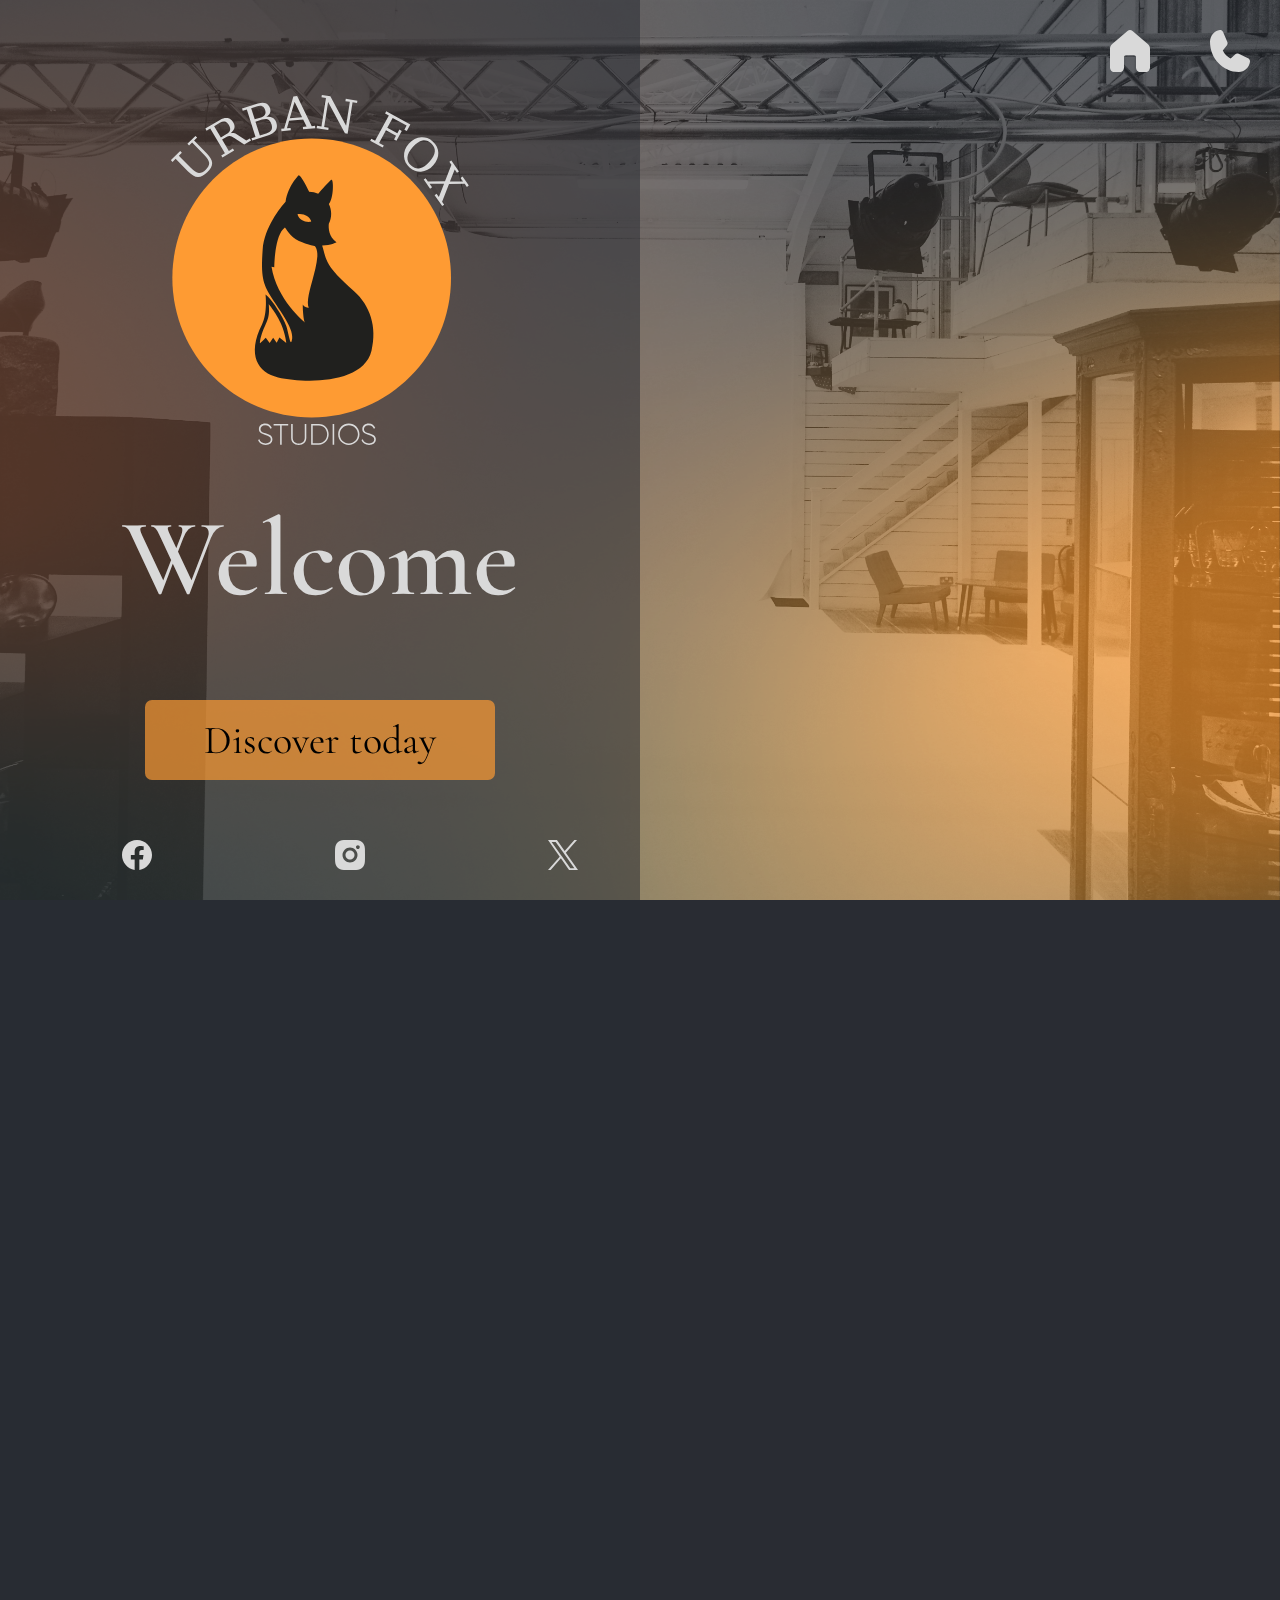
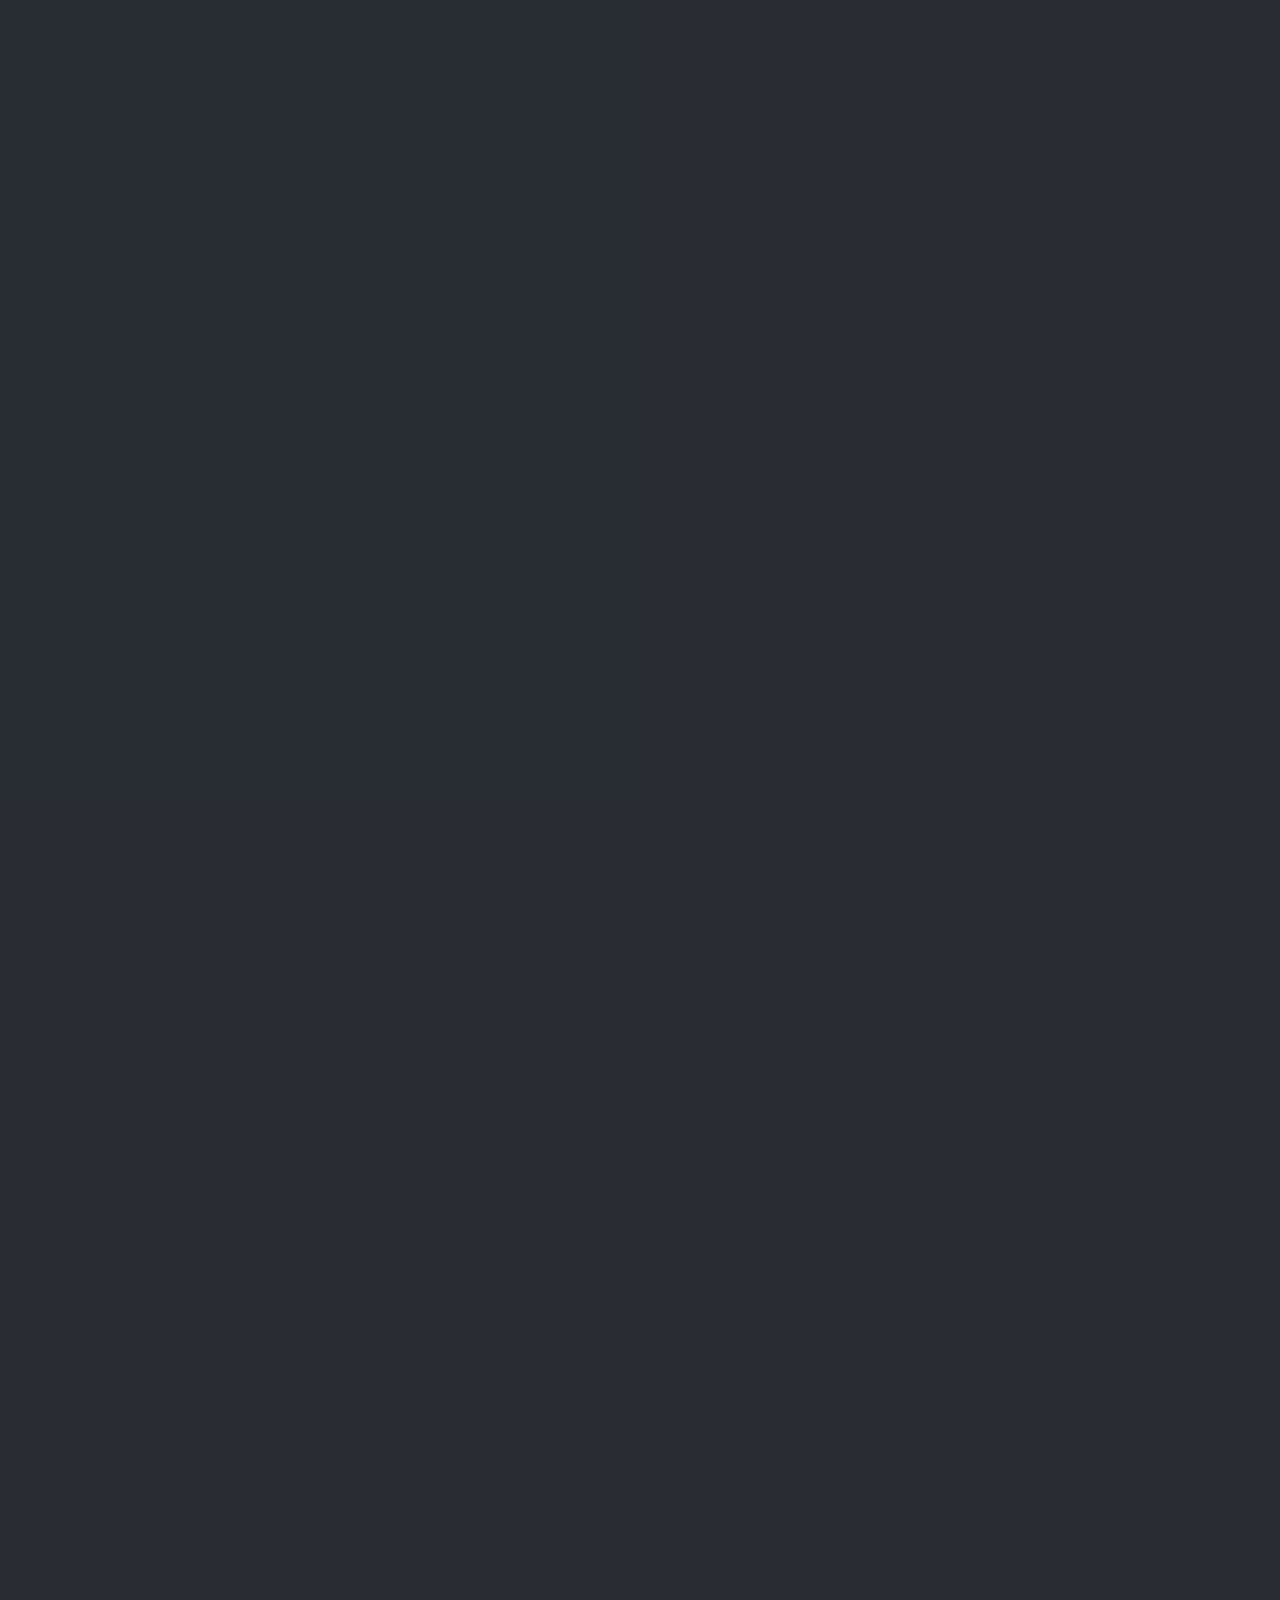
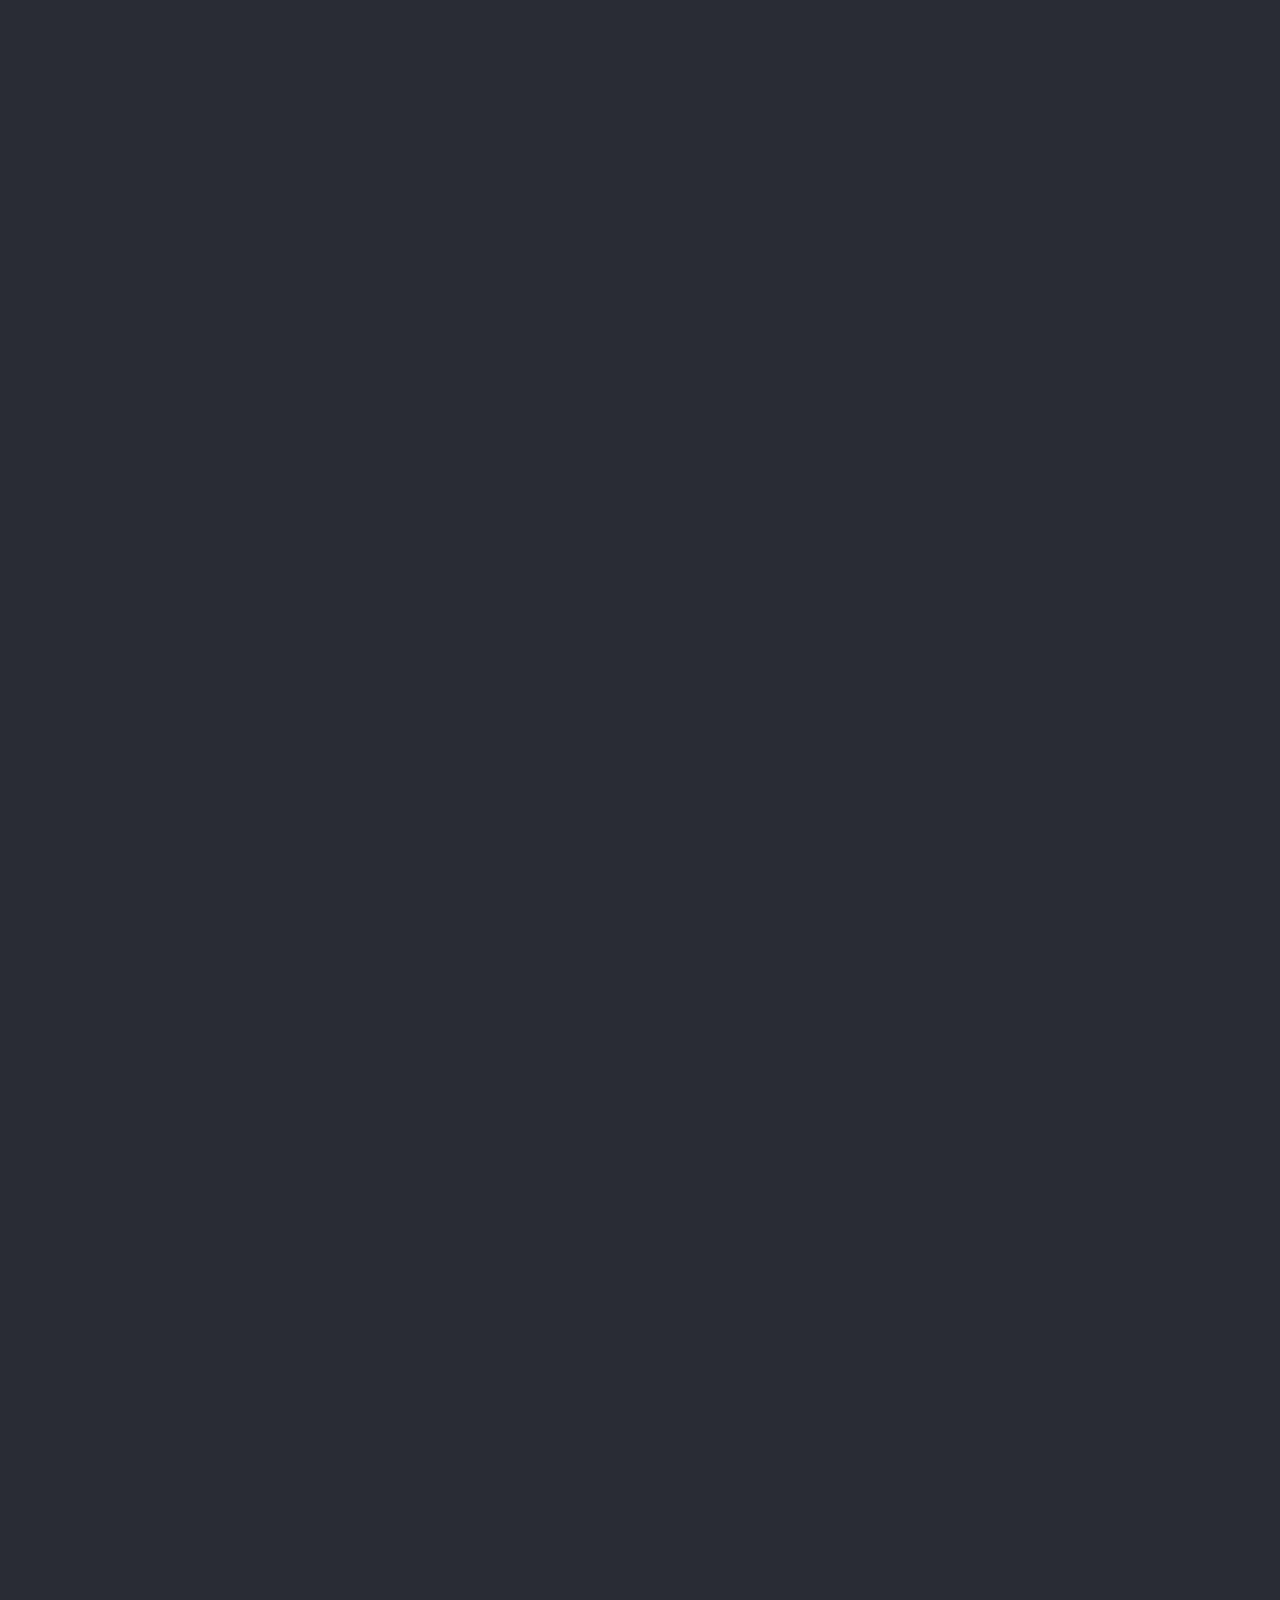
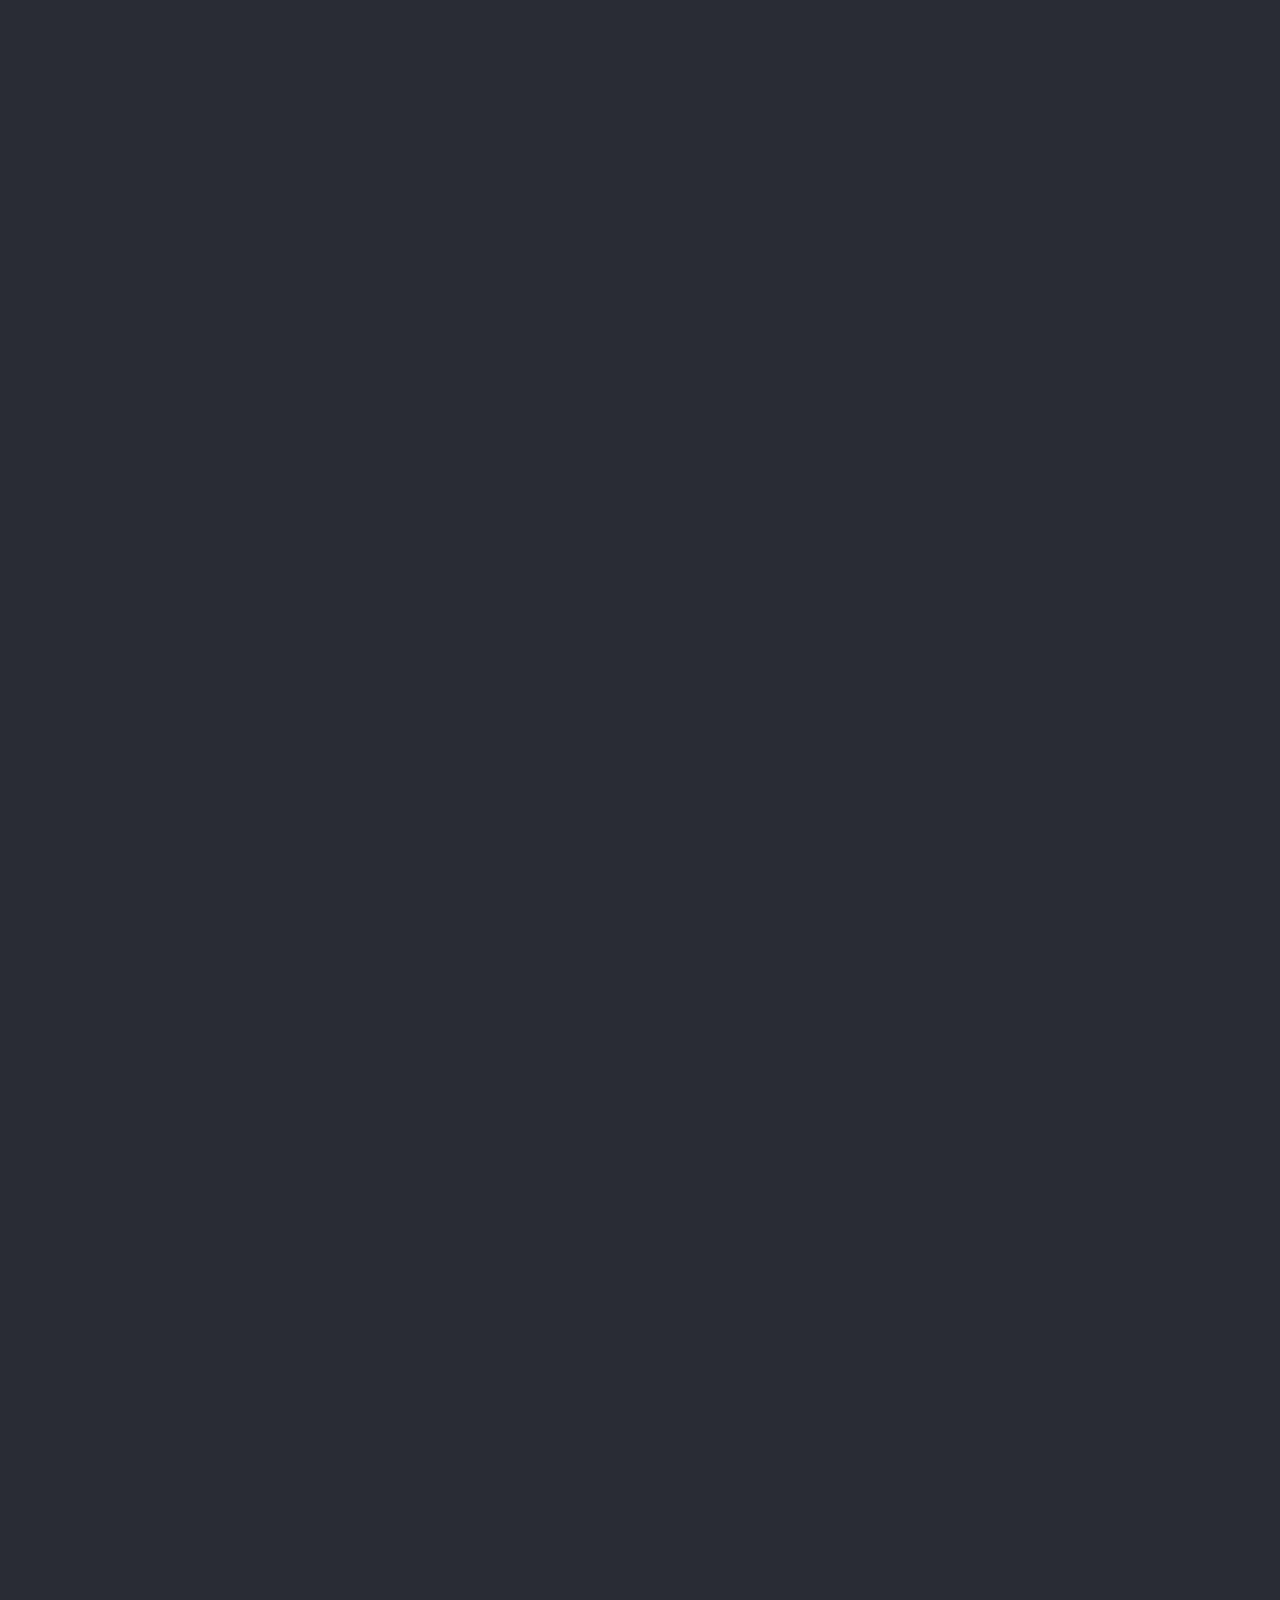
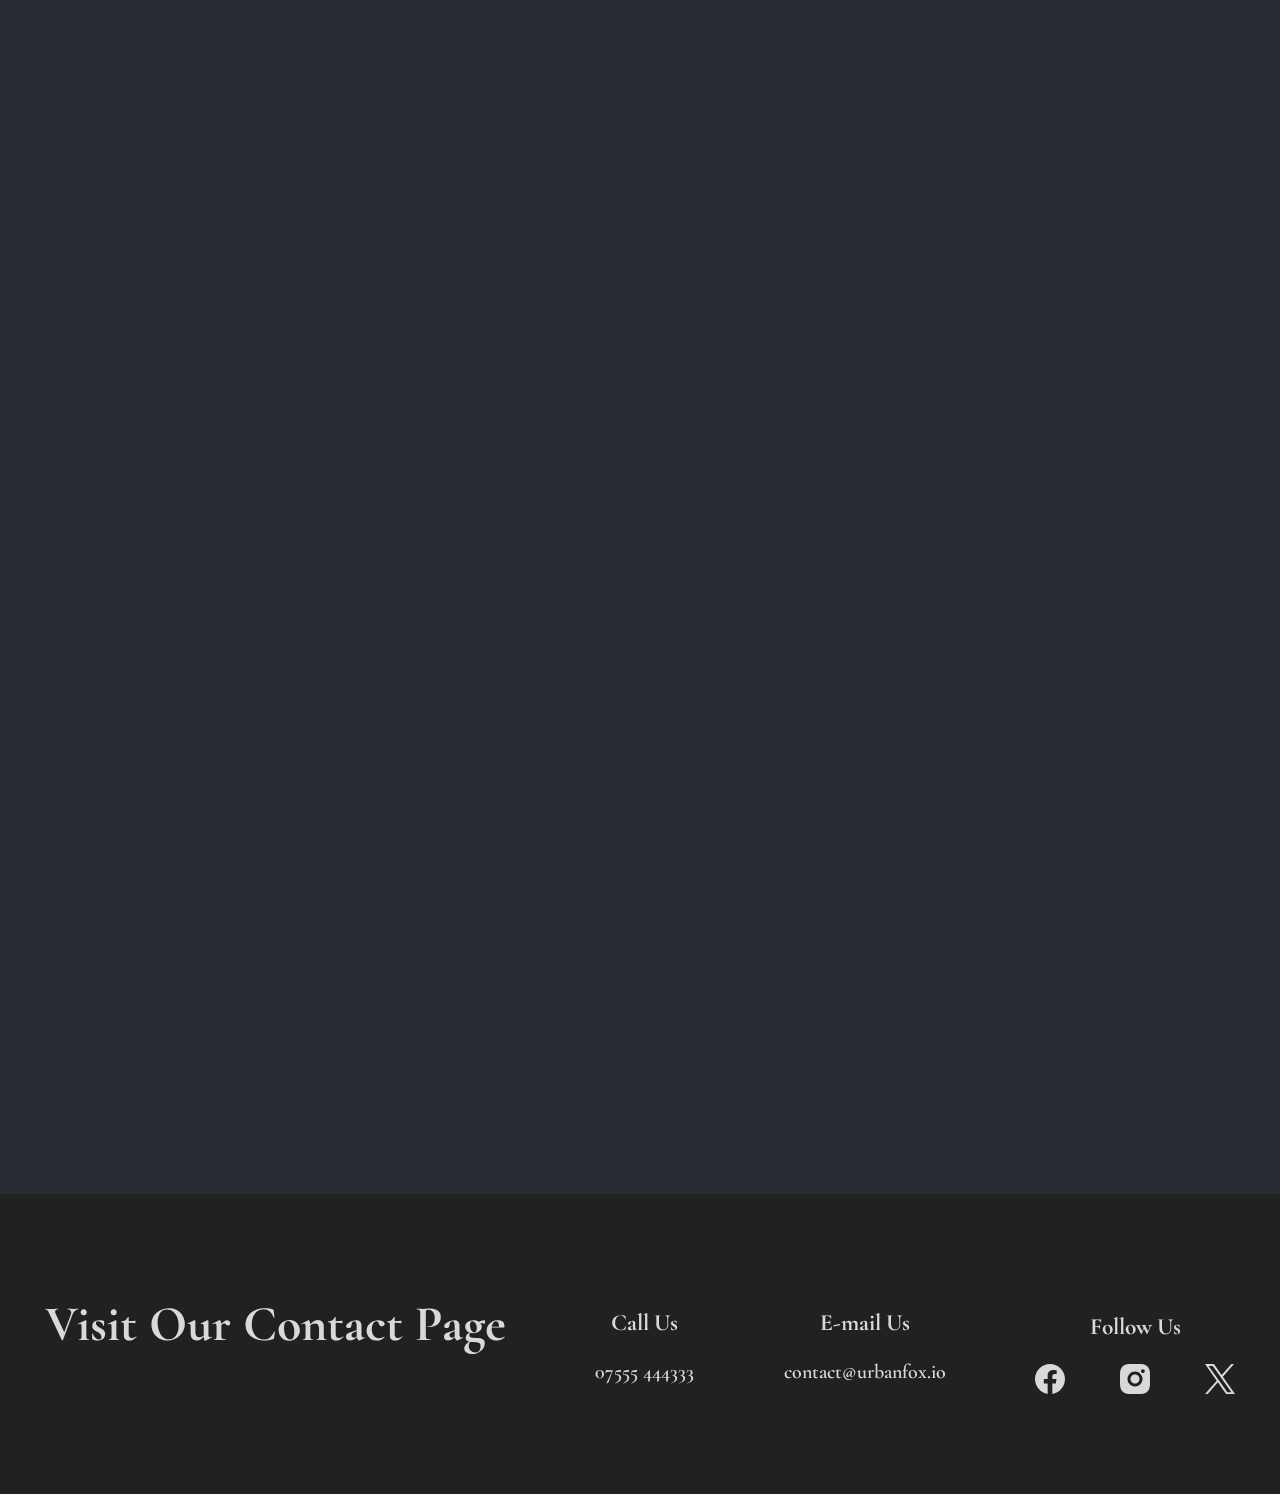
==== index.html @ d7f0b69f "changed text color and fixed various spacing issues on mobile layout" ====
<!DOCTYPE html>
<html lang="en">
  <head>
    <meta charset="UTF-8" />
    <meta name="viewport" content="width=device-width, initial-scale=1.0" />
    <title>Urban Fox - Photography Studio</title>
    <link rel="icon" type="image/x-icon" href="static/images/logo.svg" />
    <link rel="preconnect" href="https://fonts.googleapis.com" />
    <link rel="preconnect" href="https://fonts.gstatic.com" crossorigin />

    <link
      href="https://fonts.googleapis.com/css2?family=Cormorant+Garamond:ital,wght@0,300;0,500;0,600;0,700;1,300;1,500&family=Raleway:ital,wght@0,100;0,200;0,300;0,400;0,600;0,800;0,900;1,200;1,300;1,400;1,600;1,800&display=swap"
      rel="stylesheet"
    />

    <script src="static/app.js"></script>
    <link rel="stylesheet" href="static/style.css" />
  </head>

  <body>
    <header>
      <a href="index.html"
        ><img class="header-img" src="static/images/home.svg" alt=""
      /></a>
      <a href="contact.html"
        ><img class="header-img" src="static/images/phone.svg" alt=""
      /></a>
    </header>

    <section id="main">
      <img id="bg-gradient" src="static/images/bg-gradient.png" alt="" />
      <img id="bg-image" src="static/images/bg-image.jpg" alt="" />

      <img src="static/images/logo.svg" id="logo" class="load-reveal" />

      <div id="sidebar-bg"></div>

      <div id="hero-flex-container" class="flex-container">
        <div id="sidebar" class="">
          <div id="mask-container">
            <section id="title">
              <h1 class="load-reveal">Welcome</h1>
              <button id="discover-button" class="button load-reveal">
                Discover today
              </button>
            </section>
            <section id="about">
              <h2 class="reveal">About Us</h2>
              <p class="reveal">
                Welcome to Urban Fox Studios, where creativity meets vision, and
                moments are frozen in time with flair! We are at the
                intersection of artistry and technology, with a team of
                passionate photographers dedicated to crafting captivating
                stories through the lens.
              </p>
              <p class="reveal">
                At Urban Fox, we know that photography is about more than just
                taking a photo. It's about weaving narratives, encapsulating the
                essence and magic of the moment, whether it's a fleeting glance,
                a joyous celebration, or a defining milestone. Our styles are as
                diverse as the subjects we photograph, ranging from timeless
                elegance to bold, avant-garde expression.
              </p>
              <p class="reveal">
                With a finger on the pulse of the latest trends and techniques,
                we bring innovation and imagination to every shoot. From dynamic
                video scenes to intimate portraits, each frame is born into this
                world to show you, your style, your way at your best. We feel
                that creativity happens most effectively when everyone is in a
                safe space, and after years of hard work and good times in the
                industry, we believe that is what weve built. A safe space for
                models, photographers, videographers and creators of all
                stripes. To get together and make something amazing.
              </p>
              <p class="reveal">
                Located in the heart of Salford's Media City, our studio is a
                haven for inspiration, where clients become collaborators, and
                visions come to life. Step into our world, make yourself at home
                and do all your planning and shooting from the comfort of one
                purpose built facility. With on site kitchen, green room, make
                up stations, and hair styling bay. We've designed the place to
                give you absolutely everything you need. We've even remembered
                the superfast WiFi.
              </p>
              <p class="reveal">
                Thank you for choosing us to be a part of your project. Whether
                you're a model looking to revamp their portfolio, a photographer
                looking to shoot a few sets, or a creator looking for a place to
                film their next collab. We cant wait to meet you and help you
                breathe some life into your ideas. So don't be shy, drop us a
                message and lets get going!
              </p>
              <p class="reveal">See you soon,<br />Josh and Cee.</p>
            </section>
          </div>
          <div id="sidebar-socials">
            <a><img src="static/images/facebook.svg" alt="" /></a>
            <a><img src="static/images/instagram.svg" alt="" /></a>
            <a><img src="static/images/x.svg" alt="" /></a>
          </div>
        </div>

        <div id="beside-sidebar-content" class="image-content">
          <img class="reveal" src="static/images/about-1.jpg" alt="" />
          <img class="reveal" src="static/images/about-2.jpg" alt="" />
        </div>
      </div>
      <section class="section-spacing">
        <h2 class="reveal">Testimonials</h2>
        <div class="reveal carousel">
          <div class="carousel-object">
            <p class="testimonial">
              "The best damn studio this side of Timbuktu, would recommend to
              all my friends and family, even the ones without a camera!"
            </p>
            <p class="testimonial-user">-Edgy photographer stuck in 2003</p>
            <div class="testimonial-social-div">
              <a class="testimonial-social"
                ><img src="static/images/x.svg" alt=""
              /></a>
            </div>
          </div>
          <div class="carousel-object">
            <p class="testimonial">
              "Tried to have a conversation about booking but he only quoted
              Peep Show for an hour."
            </p>
            <p class="testimonial-user">-Frustrated dude</p>
            <div class="testimonial-social-div">
              <a class="testimonial-social"
                ><img src="static/images/x.svg" alt=""
              /></a>
              <a class="testimonial-social"
                ><img src="static/images/facebook.svg" alt=""
              /></a>
            </div>
          </div>
          <div class="carousel-object">
            <p class="testimonial">
              "Josh is amazing and the best thing to happen to men in eye
              patches since the black pearl."
            </p>
            <p class="testimonial-user">-Kitty Von Crypt</p>
            <div class="testimonial-social-div">
              <a class="testimonial-social"
                ><img src="static/images/instagram.svg" alt=""
              /></a>
            </div>
          </div>
          <img
            class="testimonial-quotes"
            id="testimonial-quote-1"
            src="static/images/quotes.svg"
            alt=""
          />
          <img
            class="testimonial-quotes"
            id="testimonial-quote-2"
            src="static/images/quotes.svg"
            alt=""
          />
          <button class="carousel-btn btn-next">
            <img src="static/images/right-arrow.svg" alt="" />
          </button>
          <button class="carousel-btn btn-prev">
            <img src="static/images/left-arrow.svg" alt="" />
          </button>
        </div>
      </section>
      <div class="parallax">
        <div class="parallax-inner">
          <img
            id="parallax1"
            class="parallax-object"
            src="https://s3-us-west-1.amazonaws.com/contentlab.studiod/getty/959dd9e7451049c59833b3148084901a"
            alt=""
          />
          <!-- <div class="parallax-object">
          <p class="testimonial">"The best damn studio this side of Timbuktu, would recommend to all my friends and
            family, even the ones without a camera!"</p>
          <p class="testimonial-user">-Edgy photographer stuck in 2003</p>
          <div class="testimonial-social-div">
            <a class="testimonial-social"><img src="static/images/x.svg" alt="" /></a>
          </div>
        </div>
        <div class="parallax-object">
          <p class="testimonial">"Tried to have a conversation about booking but he only quoted Peep Show for an hour."
          </p>
          <p class="testimonial-user">-Frustrated dude</p>
          <div class="testimonial-social-div">
            <a class="testimonial-social"><img src="static/images/x.svg" alt="" /></a>
            <a class="testimonial-social"><img src="static/images/facebook.svg" alt="" /></a>
          </div>
        </div>
        <div class="parallax-object">
          <p class="testimonial">"Josh is amazing and the best thing to happen to men in eye patches since the black
            pearl."</p>
          <p class="testimonial-user">-Kitty Von Crypt</p>
          <div class="testimonial-social-div">
            <a class="testimonial-social"><img src="static/images/instagram.svg" alt="" /></a>
          </div>
        </div>

      </div> 
      <button class="carousel-btn btn-next">></button>
      <button class="carousel-btn btn-prev"><</button> -->
        </div>
      </div>
      <section id="gallery" class="section-spacing">
        <h2 id="gallery-heading" class="reveal">Our Gallery</h2>
        <div id="gallery-text">
          <p class="reveal">
            Step into the vibrant world of Urban Fox Studios, where every click
            of the shutter echoes with creativity and passion. Our gallery is a
            testament to the artistry and innovation that defines us.
          </p>
          <p class="reveal">
            Dive into a kaleidoscope of moments frozen in time, each frame
            telling a unique story crafted by our team of dedicated
            photographers. From the timeless elegance of classic portraits to
            the daring avant-garde expressions, our diverse styles mirror the
            richness of human experience.
          </p>
        </div>
        <ul id="gallery-images" class="image-content">
          <li data-image="img-1" class="gallery-image modal-card reveal">
            <img src="static/images/low_res/img-1.jpg" alt="" />
          </li>
          <li data-image="img-2" class="gallery-image modal-card reveal">
            <img src="static/images/low_res/img-2.jpg" alt="" />
          </li>
          <!-- <li data-image="img-3" class="gallery-image modal-card reveal"><img src="static/images/low_res/img-3.jpg"
            alt="">
    </li> -->
          <li data-image="img-4" class="gallery-image modal-card reveal">
            <img src="static/images/low_res/img-4.jpg" alt="" />
          </li>
          <li data-image="img-5" class="gallery-image modal-card reveal">
            <img src="static/images/low_res/img-5.jpg" alt="" />
          </li>
          <li data-image="img-6" class="gallery-image modal-card reveal">
            <img src="static/images/low_res/img-6.jpg" alt="" />
          </li>
          <li data-image="img-7" class="gallery-image modal-card reveal">
            <img src="static/images/low_res/img-7.jpg" alt="" />
          </li>
          <li data-image="img-8" class="gallery-image modal-card reveal">
            <img src="static/images/low_res/img-8.jpg" alt="" />
          </li>

          <li data-image="img-10" class="gallery-image modal-card reveal">
            <img src="static/images/low_res/img-10.jpg" alt="" />
          </li>
          <li data-image="img-11" class="gallery-image modal-card reveal">
            <img src="static/images/low_res/img-11.jpg" alt="" />
          </li>
          <li data-image="img-12" class="gallery-image modal-card reveal">
            <img src="static/images/low_res/img-12.jpg" alt="" />
          </li>
          <li data-image="img-13" class="gallery-image modal-card reveal">
            <img src="static/images/low_res/img-13.jpg" alt="" />
          </li>
          <li data-image="img-14" class="gallery-image modal-card reveal">
            <img src="static/images/low_res/img-14.jpg" alt="" />
          </li>
          <li data-image="img-15" class="gallery-image modal-card reveal">
            <img src="static/images/low_res/img-15.jpg" alt="" />
          </li>
          <li data-image="img-16" class="gallery-image modal-card reveal">
            <img src="static/images/low_res/img-16.jpg" alt="" />
          </li>
          <li data-image="img-17" class="gallery-image modal-card reveal">
            <img src="static/images/low_res/img-17.jpg" alt="" />
          </li>
          <li data-image="img-18" class="gallery-image modal-card reveal">
            <img src="static/images/low_res/img-18.jpg" alt="" />
          </li>
        </ul>
      </section>

      <div id="mobile-buttons">
        <a class="load-reveal" href=""
          ><img src="static/images/facebook.svg" alt=""
        /></a>
        <a class="load-reveal" href=""
          ><img src="static/images/instagram.svg" alt=""
        /></a>
        <a class="load-reveal" href=""
          ><img src="static/images/x.svg" alt=""
        /></a>
        <a class="load-reveal" href=""
          ><img src="static/images/phone.svg" alt=""
        /></a>
      </div>
    </section>
    <footer id="footer" class="flex-container">
      <div>
        <a href="contact.html">
          <h2>Visit Our Contact Page</h2>
        </a>
      </div>
      <div>
        <h3>Call Us</h3>
        <p>07555 444333</p>
      </div>
      <div>
        <h3>E-mail Us</h3>
        <p>contact@urbanfox.io</p>
      </div>
      <div id="socials-footer-div">
        <h3>Follow Us</h3>
        <div id="socials-footer">
          <a href=""><img src="static/images/facebook.svg" alt="" /></a>
          <a href=""><img src="static/images/instagram.svg" alt="" /></a>
          <a href=""><img src="static/images/x.svg" alt="" /></a>
        </div>
      </div>
    </footer>
    <div class="modal">
      <div class="modal-inner"></div>
    </div>
  </body>
</html>
---- static/style.css ----
:root {
  --opaque-bg: #292c33;
  --semi-transparent-bg: #292c338a;
  --slightly-transparent-bg: #000000bb;
  --footer-bg: #1f1f1ecc;

  --button-bg: #fe9b33b2;

  --white-font: #d9d9d9;
  --black-font: #1f1f1e;

  --Cormorand: "Cormorant Garamond", Cambria, Cochin, Georgia, Times,
    "Times New Roman", serif;
  --Raleway: Raleway, "Segoe UI", Tahoma, Geneva, Verdana, sans-serif;
}

html {
  font-size: 62.5%;
}

body {
  font-family: var(--Raleway);
  background-color: var(--opaque-bg);
  color: --black-font;
  margin: 0;
  padding: 0;
  font-weight: 600;
  position: relative;
  font-size: 2rem;
}

a {
  font-weight: 400;
  color: unset;
  text-decoration: unset;
}

a:hover {
  color: #d55d2a;
}

a img {
  transition: transform 0.5s;
}

a img:hover {
  filter: brightness(0) saturate(100%) invert(40%) sepia(94%) saturate(706%)
    hue-rotate(341deg) brightness(89%) contrast(89%);
  transform: scale(120%);
  transition: transform 0.5s;
}

.reveal {
  opacity: 0;
  transform: translateX(-15rem);
  transition: transform 1.5s, opacity 1.5s;
}

.reveal.active {
  opacity: 1;
  transform: translateX(0);
}

header {
  display: flex;
  justify-content: right;
  height: 10rem;
  position: fixed;
  top: 0;
  width: 100%;
  z-index: 30;
}

.header-img {
  padding: 3rem;
}

h1 {
  margin-top: calc(8vh + 30rem);
  transition: transform 1s, opacity 1s;
  color: var(--white-font);
}

h1,
h2 {
  font-size: 11rem;
}

h2 {
  margin-top: 0;
  margin-bottom: 4rem;
  font-weight: 100;
}

#bg-image,
#bg-gradient {
  position: fixed;
  width: 100%;
  height: 100vh;
}

#bg-image {
  object-fit: cover;
  z-index: -2;
  opacity: 0.3;
  -webkit-filter: grayscale(100%);
  filter: grayscale(100%);
}

#bg-gradient {
  z-index: -3;
}

.flex-container {
  display: flex;
}

.image-content {
  display: flex;
  flex-direction: column;
  align-items: center;
  justify-content: space-around;
}

#beside-sidebar-content img {
  max-width: 80%;
  max-height: 35%;
}

#sidebar-bg {
  background: var(--semi-transparent-bg);
  min-height: 200vh;
  position: absolute;
  top: 0;
  left: 0;
  width: 50%;
}

#sidebar {
  min-height: 200vh;
  position: relative;
  width: 50%;
  overflow: hidden;
}

#logo {
  position: fixed;
  height: 35rem;
  left: 25%;
  top: 30%;
  transform: translate(-50%, -50%);
  transition: 1s;
  z-index: 15;
  opacity: 0;
}

#logo.active {
  opacity: 1;
}

#logo path {
  transition: 1s;
}

#contact-logo {
  top: 0%;
  left: 0%;
  height: 6rem;
  width: 6rem;
  transform: translate(1rem, 1rem);
}

#sidebar h1,
h2 {
  font-weight: 600;
}

#sidebar-socials {
  padding: 3rem;
  position: fixed;
  bottom: 0;
  left: 0;
  height: 3rem;
  width: 50vw;
  display: flex;
  justify-content: space-around;
}

#sidebar-socials img {
  height: 3rem;
  color: var(--white-font);
}

#beside-sidebar-content {
  width: 50%;
  overflow-x: hidden;
}

#beside-sidebar-content img {
  transform: translateX(15rem);
}

#beside-sidebar-content img.active {
  transform: translateX(0);
}

.button {
  background: var(--button-bg);
  border: 0;
  border-radius: 0.7rem;
  font-family: unset;
  cursor: pointer;
  overflow: hidden;
  transition: 0.5s;
  display: inline-block;
}

.button:after {
  content: "»";
  position: absolute;
  opacity: 0;
  top: 14px;
  right: -20px;
  transition: 0.5s;
}

.button:hover {
  padding-right: 24px;
  padding-left: 8px;
}

.button:hover:after {
  opacity: 1;
  right: 30px;
}

#discover-button {
  font-size: 4rem;
  height: 8rem;
  width: 35rem;
}

h1,
#discover-button {
  opacity: 0;
  transform: translateY(150px);
}

h1.active,
#discover-button.active {
  opacity: 1;
  transform: translateY(0);
}

#title,
#about {
  font-family: var(--Cormorand);
  min-height: 100vh;
  display: flex;
  flex-direction: column;
  justify-content: center;
  max-width: 100%;
  padding: 0 3rem;
}

#title {
  align-items: center;
}

#about {
  color: var(--white-font);
  align-items: start;
  padding: 0 8rem 18rem 8rem;
}

#about p {
  min-height: fit-content;
  font-weight: 400;
  transform: translateX(-15rem);
}

#about p.active {
  transform: translate(0);
}

.parallax {
  position: relative;
  height: 50rem;
  overflow: hidden;
  width: 100%;
}

.parallax-inner {
  position: relative;
  display: flex;
  justify-content: center;
}

.parallax-object {
  width: 100%;
  position: absolute;
  transition: transform 0.5s;
  display: flex;
  flex-direction: column;
  align-items: center;
  justify-content: center;
  font-family: var(--Cormorand);
  color: var(--white-font);
}

.parallax-object * {
  padding: 0 33vw;
}

.testimonial-user {
  align-self: flex-end;
}

.testimonial-social-div {
  display: flex;
  justify-content: end;
  width: 33vw;
}

.testimonial-social img {
  width: 3.5rem;
}

.testimonial-quotes {
  position: absolute;

  opacity: 0.4;
  height: 10rem;
  z-index: -1;
}
#testimonial-quote-1 {
  top: 0;
  left: 10%;
  transform: rotate(180deg);
}
#testimonial-quote-2 {
  bottom: 0%;
  right: 10%;
}

.carousel {
  position: relative;
  overflow: hidden;
  height: 30rem;
  display: flex;
  align-items: center;
}

.carousel-object {
  position: absolute;
  width: 100%;
  display: flex;
  flex-direction: column;
  align-items: center;
  justify-content: center;
  padding: 0 25%;
  box-sizing: border-box;
  transition: 0.5s;
}

.carousel-btn {
  position: absolute;
  background: none;
  height: 10rem;
  width: 10rem;
  border: none;
  padding: 3rem;
  color: var(--white-font);
  z-index: 10;
  cursor: pointer;
  top: 50%;
  transform: translateY(-50%);
  box-sizing: border-box;
  transform-origin: center;
}
.carousel-btn img {
  height: 100%;
}

.carousel-btn:active {
  transform: scale(1.2) translateY(-42%);
}

.btn-prev {
  left: 2%;
}

.btn-next {
  right: 2%;
}

.section-spacing {
  color: #fff;
  padding: 8rem 20rem;
  font-family: var(--Raleway);
  font-weight: 100;
}

#gallery .flex-container {
  flex-direction: column;
}

#gallery ul {
  padding: 0;
  display: grid;
  grid-template-columns: repeat(auto-fit, minmax(400px, 1fr));
  grid-gap: 5rem;
  list-style: none;
}

#gallery ul li {
  transform: translateX(0);
  overflow: hidden;
  height: 40rem;
  display: flex;
  justify-content: center;
}

#gallery ul li img {
  object-fit: cover;
  text-align: center;
  max-height: 100%;
  max-width: 100%;
  cursor: pointer;
}

#main-bg {
  object-fit: cover;
  width: 100%;
}

#main-bg-container {
  height: 100%;
  position: absolute;
  top: 0;
  left: 0;
  width: 100%;
  z-index: -15;
  overflow: hidden;
}

#footer {
  height: 30rem;
  font-family: var(--Cormorand);
  background-color: var(--footer-bg);
  color: var(--white-font);
  position: absolute;
  bottom: 0;
  width: 100%;
  text-align: center;
  align-items: center;
  justify-content: space-around;
}

#footer h2 {
  font-size: 5rem;
  font-weight: 800;
}

#socials-footer {
  display: flex;
  justify-content: space-between;
  width: 20rem;
}

#socials-footer img {
  height: 3rem;
}

#mobile-buttons {
  display: none;
}

#contact-logo path {
  fill: var(--white-font);
}

#contact-main {
  font-family: var(--Cormorand);
  flex-direction: column;
  align-items: center;
  justify-content: center;
}

#contact-main h1 {
  font-size: 9.6rem;
  margin: 3rem;
}

#contact-container {
  width: 110rem;
  height: 70rem;
  justify-content: center;
  align-items: center;
  padding-bottom: 5rem;
}

#contact-socials {
  width: 50%;
  display: flex;
  justify-content: space-around;
  padding: 3rem 0;
}

#contact-socials img {
  height: 2.5rem;
}

address {
  font-style: normal;
}

#map-container {
  flex-direction: column;
  opacity: 0;
  width: 50rem;
  height: 100%;
  background-color: var(--white-font);
  transition: transform 2s ease-out, opacity 2s ease-out;
  transform: translateX(-50%);
}

#map-container.active {
  opacity: 1;
  transform: translateX(0);
}

#map-container h2,
#form-container h2 {
  align-self: start;
  font-size: 3rem;
  margin: 1rem;
}

#map-container address {
  padding: 1rem;
}

#form-container {
  flex-direction: column;
  align-items: center;
  justify-content: space-between;
  width: 60rem;
  height: 100%;
  background-color: var(--semi-transparent-bg);
  transform: translateX(50%);
  transition: transform 2s ease-out, opacity 2s ease-out;
}

#form-container.active {
  transform: translateX(0);
}

#contact-form {
  padding-top: 1rem;
  width: 70%;
  height: 90%;
  justify-content: space-between;
  color: var(--white-font);
}

.form-input {
  flex-direction: column;
}

.form-input input,
.form-input textarea {
  outline-color: transparent;
  border: none;
  background-color: var(--white-font);
  color: var(--black-font);
  box-shadow: 0.2rem 0.4rem 0.4rem 0 rgba(0, 0, 0, 0.25);
  font-family: var(--Raleway);
  font-size: 2rem;
  padding: 1rem;
}

#message {
  height: 12rem;
}

iframe {
  border: none;
  flex-grow: 1;
  padding: 1rem;
}

#contact-form {
  display: flex;
  flex-direction: column;
}

#submit-button {
  font-size: 3rem;
  height: 5rem;
  width: 15rem;
  opacity: 1;
  align-self: flex-end;
  transform: translateY(0);
}

#submit-button:after {
  top: 0.5rem;
}

.modal {
  height: 100vh;
  width: 100vw;
  position: fixed;
  top: 0;
  left: 0;
  background: var(--slightly-transparent-bg);
  z-index: 1000;
  justify-content: center;
  align-items: center;
  transform: scale(0);
  display: flex;
  align-items: center;
  justify-content: center;
}

.modal .modal-inner {
  transform: scale(0.7);
  transition: transform 0.6s;
  display: flex;
  align-items: center;
  justify-content: center;
}

.modal.active .modal-inner {
  transform: scale(1);
}

.modal.active {
  display: flex;
  transform: scale(1);
}

.modal-inner {
  width: 90vw;
  height: 90vh;
  overflow: hidden;
  position: relative;
}

#modal-close {
  position: absolute;
  display: flex;
  justify-content: center;
  align-items: center;
  top: 4rem;
  right: 5rem;
  z-index: 100100;
  background: var(--slightly-transparent-bg);
  border: none;
  height: 5rem;
  width: 5rem;
  border-radius: 50%;
  padding: 1.3rem;
  cursor: pointer;
}

.modal-content {
  position: relative;
  z-index: 10;
}

.modal-inner .modal-content img {
  width: 100%;
  max-height: 70vh;
  object-fit: cover;
}

@media only screen and (max-width: 1200px) {
  body {
    font-size: 1.8rem;
  }

  .section-spacing {
    padding: 8rem 8rem;
  }

  #contact-container {
    width: 9%;
    height: 50rem;
  }

  .carousel {
    height: 50rem;
  }

  .carousel-object {
    padding: 10rem;
  }

  #contact-socials {
    width: 70%;
  }

  #submit-button {
    height: 3.5rem;
    width: 10rem;
    font-size: 2rem;
  }

  #submit-button:after {
    top: 0.35rem;
  }

  #submit-button:hover:after {
    transform: translateX(50%);
  }

  .form-input input {
    font-size: 1.4rem;
    padding: 0.4rem;
  }

  #message {
    height: 8rem;
  }

  h1,
  h2 {
    font-size: 8rem;
  }

  #title {
    padding: 1rem;
  }

  #footer {
    height: auto;
    flex-direction: column;
    padding-top: 3rem;
  }

  #socials-footer {
    transform: translateX(-90%);
  }

  #socials-footer img {
    margin: 4rem 8rem;
  }
}

@media only screen and (max-width: 768px) {
  #discover-button {
    width: 25rem;
    font-size: 2.5rem;
  }

  .carousel-object {
    padding: 5rem;
  }

  .carousel-btn {
    height: 6rem;
    width: 6rem;
    padding: 2rem;
  }
  #contact-main h1 {
    font-size: 6rem;
  }

  #contact-container {
    flex-direction: column;
    height: 120rem;
  }

  #map-container {
    width: 35rem;
    height: 60rem;
    margin-bottom: 6rem;
  }

  #form-container {
    width: 35rem;
    height: 60rem;
    margin-bottom: 6rem;
  }

  .header-img {
    display: none;
  }

  h1,
  h2 {
    font-size: 4rem;
  }

  #logo {
    left: 50%;
  }

  #beside-sidebar-content {
    display: none;
  }

  #sidebar {
    width: 100%;
  }

  #sidebar-bg {
    width: 100%;
  }

  #sidebar-socials {
    display: none;
  }

  #mask-container {
    -webkit-mask: unset !important;
  }

  #about {
    padding: 0 2rem;
  }

  #parallax1 {
    width: 200%;
  }

  .parallax-object * {
    padding: 0 20vw;
  }

  .btn-prev {
    left: 1%;
  }

  .btn-next {
    right: 1%;
  }

  .section-spacing {
    padding: 6rem 0;
  }

  .section-spacing p,
  .section-spacing h2 {
    padding: 0 1rem;
  }

  #gallery ul {
    grid-template-columns: repeat(auto-fit, minmax(320px, 1fr));
  }

  #gallery .flex-container {
    flex-direction: column;
  }

  #footer {
    padding-bottom: 9rem;
  }

  #footer h2 {
    font-size: 4rem;
  }

  #socials-footer-div {
    display: none;
  }

  #mobile-buttons {
    display: flex;
    justify-content: space-around;
    align-items: center;
    position: fixed;
    bottom: 0;
    left: 0;
    width: 100%;
    background: var(--footer-bg);
    z-index: 30;
  }

  #mobile-buttons img {
    width: 3rem;
    max-width: 15vw;
    padding: 3rem 0;
  }
}
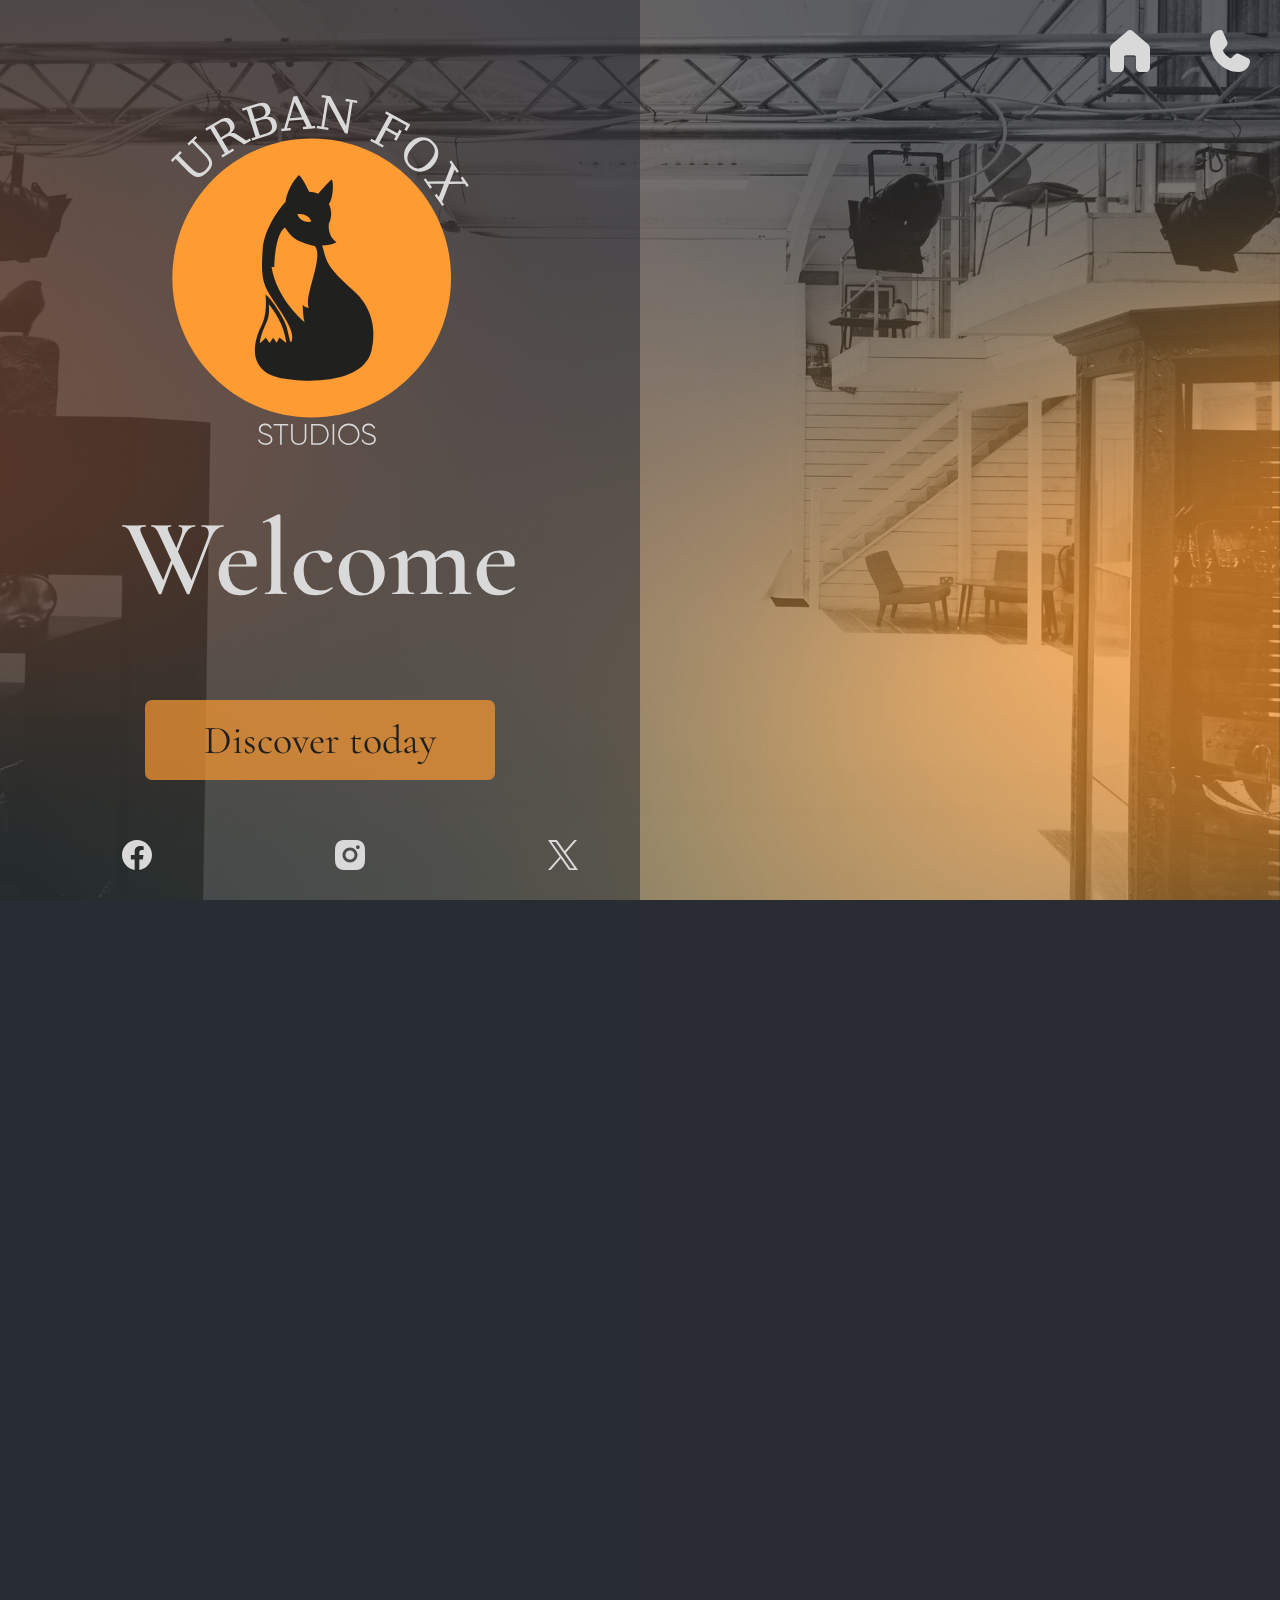
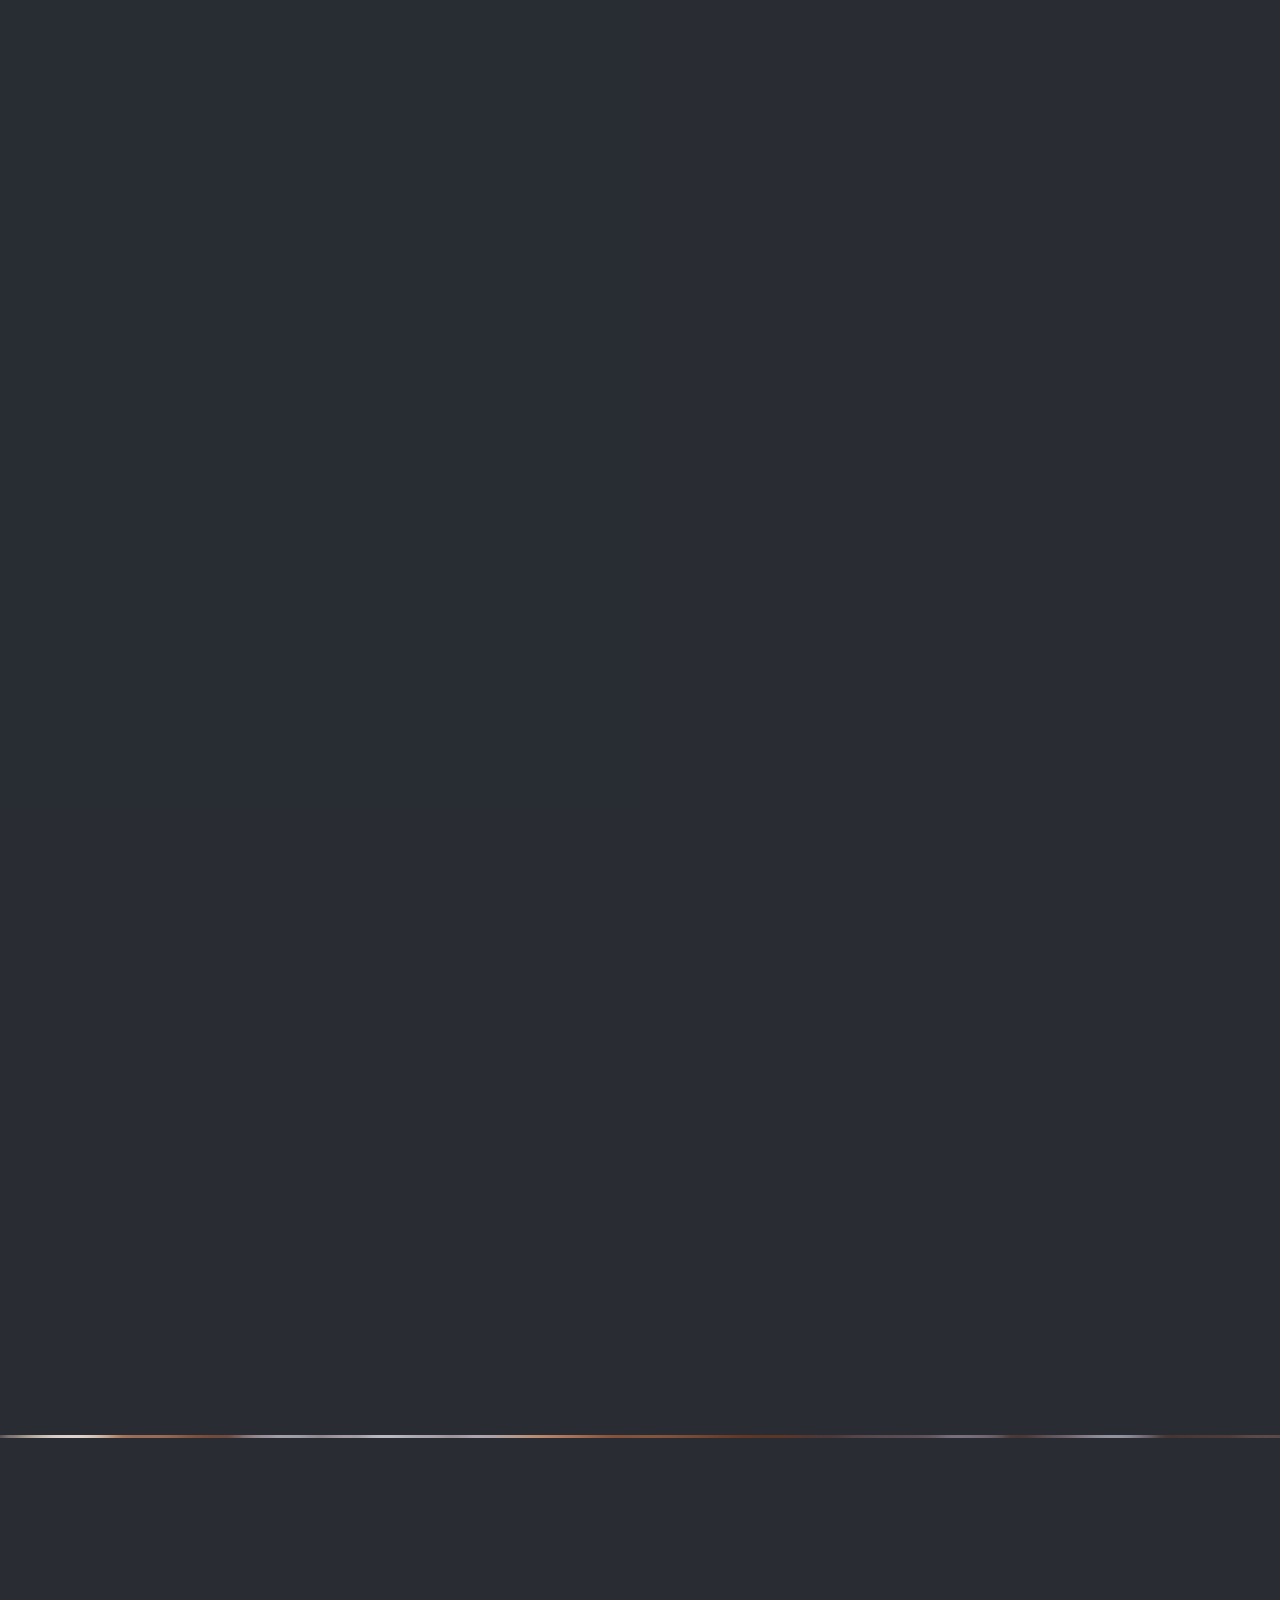
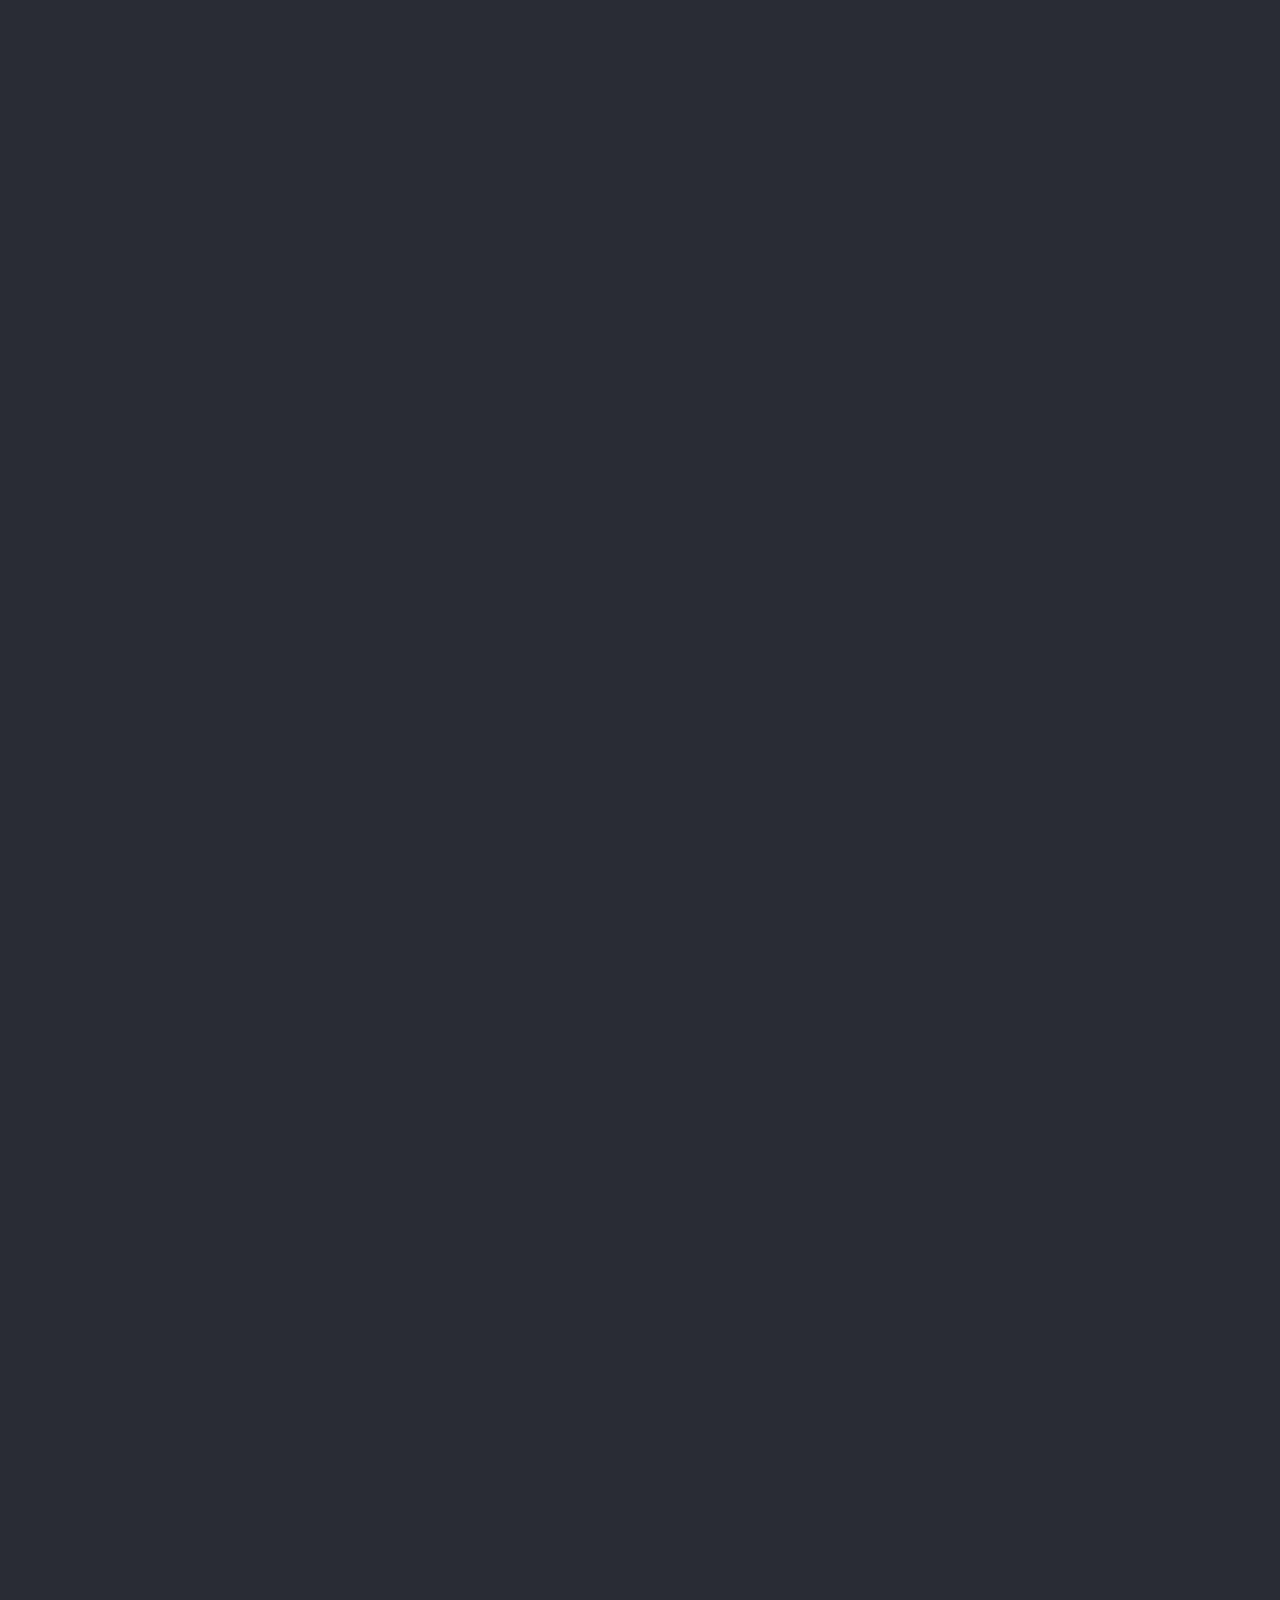
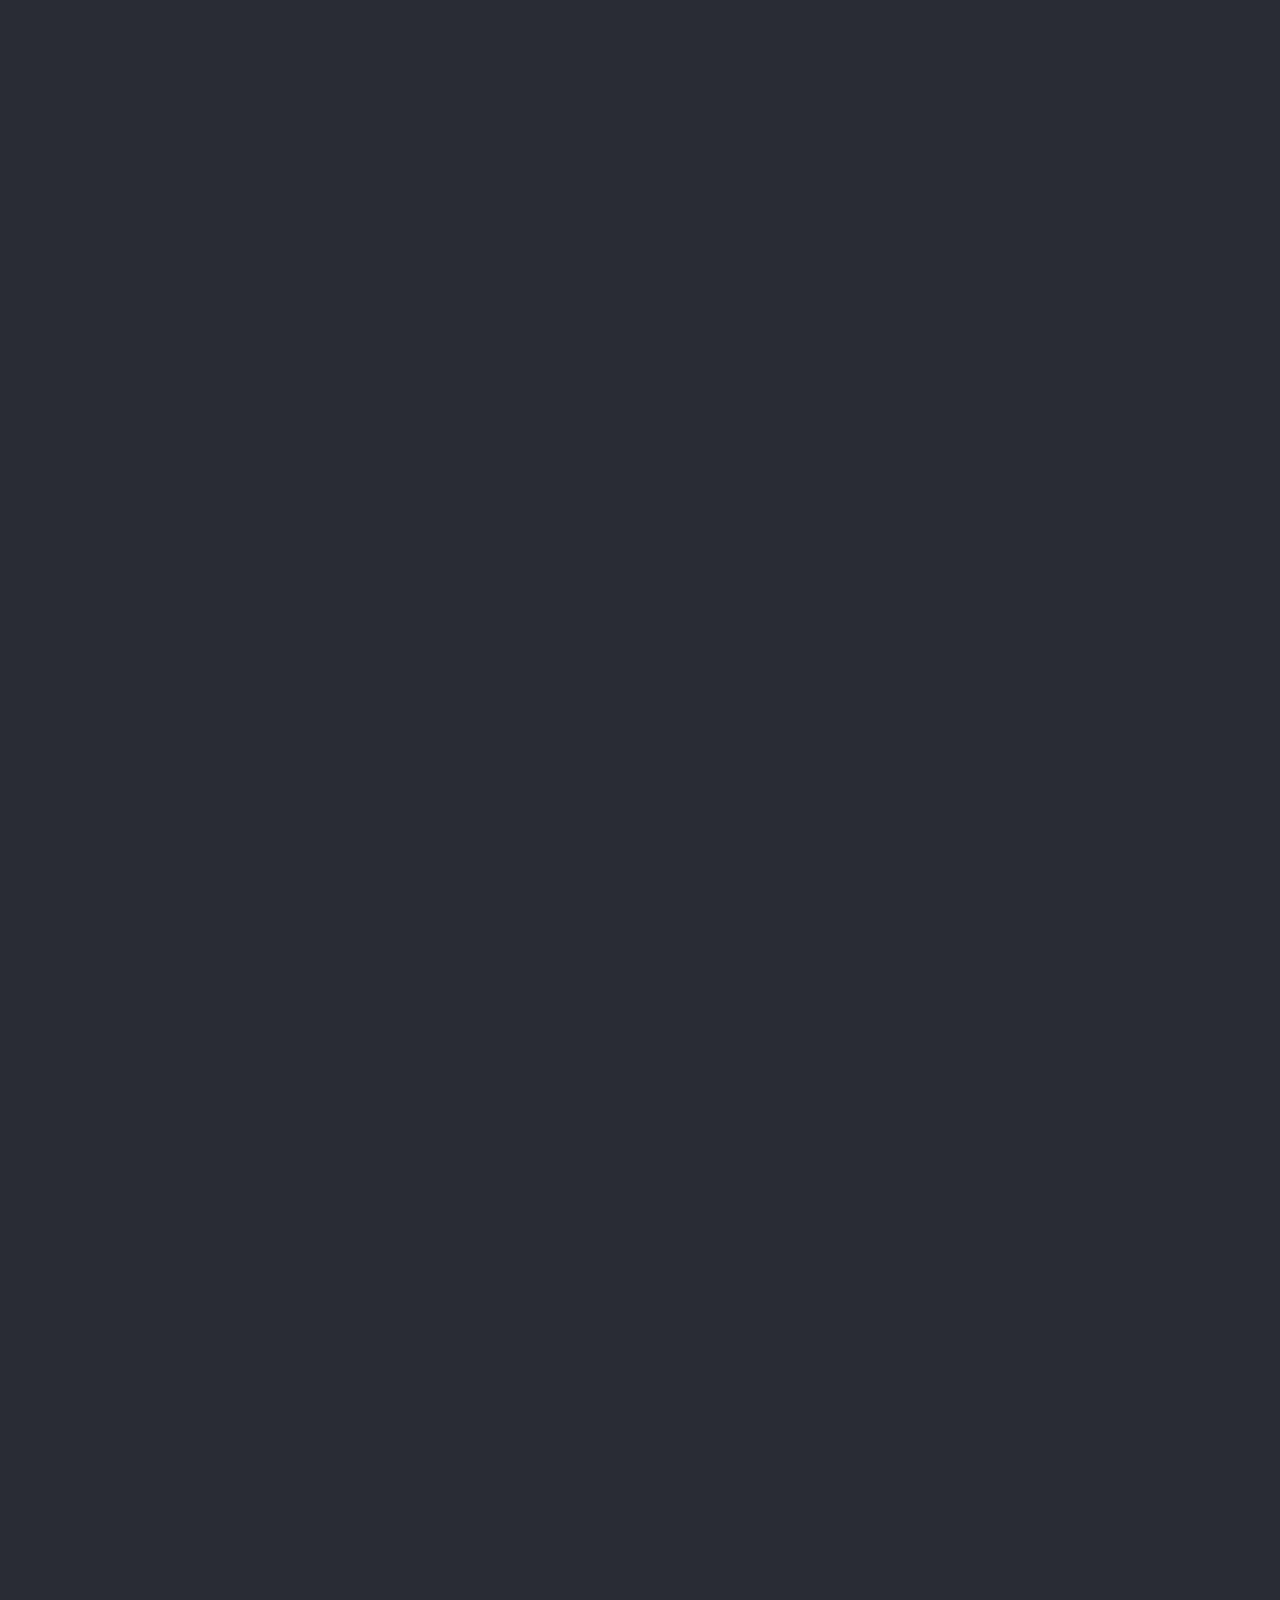
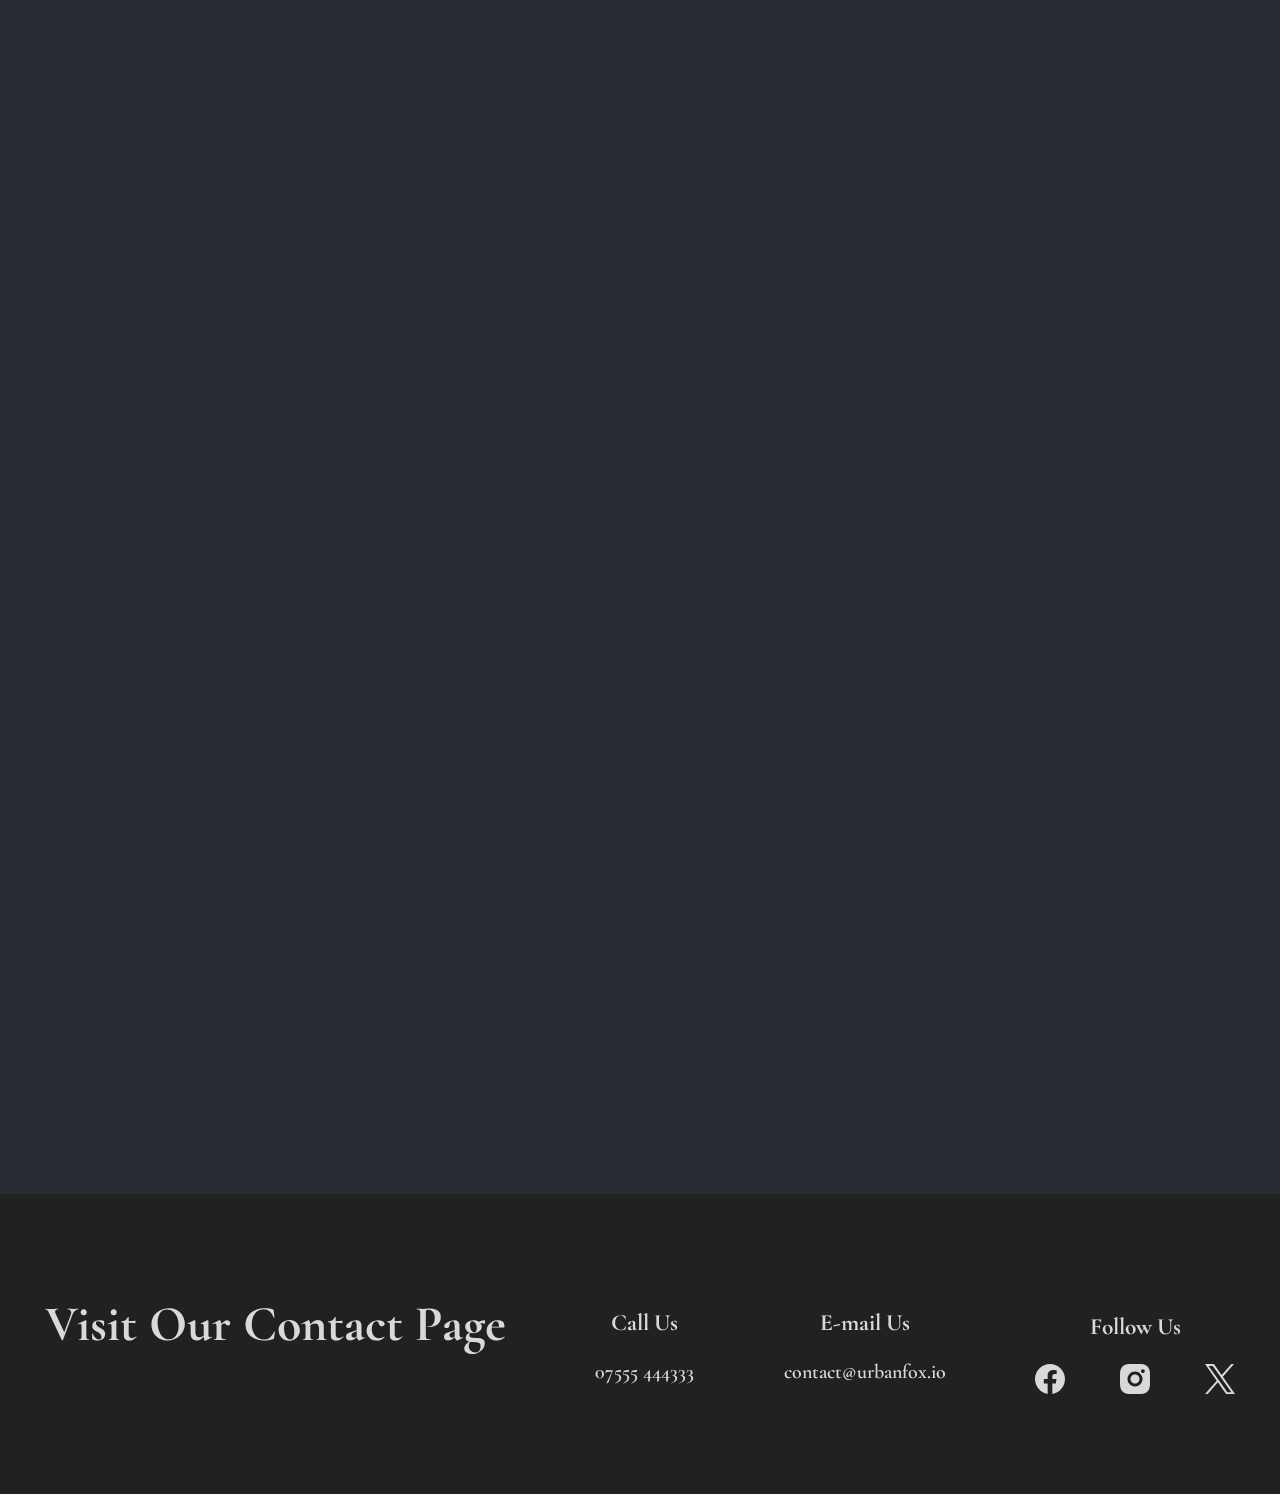
==== commit 6b88837c: "image size optimisation" ====
--- a/index.html
+++ b/index.html
@@ -40,9 +40,13 @@
           <div id="mask-container">
             <section id="title">
               <h1 class="load-reveal">Welcome</h1>
-              <button id="discover-button" class="button load-reveal">
+              <a
+                id="discover-button"
+                class="button load-reveal"
+                href="index.html#about"
+              >
                 Discover today
-              </button>
+              </a>
             </section>
             <section id="about">
               <h2 class="reveal">About Us</h2>
@@ -172,7 +176,7 @@
           <img
             id="parallax1"
             class="parallax-object"
-            src="https://s3-us-west-1.amazonaws.com/contentlab.studiod/getty/959dd9e7451049c59833b3148084901a"
+            src="static/images/photographer.jpg"
             alt=""
           />
           <!-- <div class="parallax-object">
@@ -223,9 +227,9 @@
           </p>
         </div>
         <ul id="gallery-images" class="image-content">
-          <li data-image="img-1" class="gallery-image modal-card reveal">
+          <!-- <li data-image="img-1" class="gallery-image modal-card reveal">
             <img src="static/images/low_res/img-1.jpg" alt="" />
-          </li>
+          </li> -->
           <li data-image="img-2" class="gallery-image modal-card reveal">
             <img src="static/images/low_res/img-2.jpg" alt="" />
           </li>
--- a/static/style.css
+++ b/static/style.css
@@ -16,6 +16,7 @@
 
 html {
   font-size: 62.5%;
+  scroll-behavior: smooth;
 }
 
 body {
@@ -224,26 +225,25 @@
   transition: 0.5s;
 }
 
-.button:hover {
-  padding-right: 24px;
-  padding-left: 8px;
-}
-
 .button:hover:after {
   opacity: 1;
   right: 30px;
 }
 
 #discover-button {
+  display: flex;
+  justify-content: center;
+  align-items: center;
   font-size: 4rem;
   height: 8rem;
   width: 35rem;
 }
 
-h1,
+#discover-button:hover h1,
 #discover-button {
   opacity: 0;
   transform: translateY(150px);
+  color: var(--black-font);
 }
 
 h1.active,
@@ -320,10 +320,11 @@
   display: flex;
   justify-content: end;
   width: 33vw;
+  gap: 3rem;
 }
 
 .testimonial-social img {
-  width: 3.5rem;
+  width: 2.5rem;
 }
 
 .testimonial-quotes {
@@ -653,15 +654,15 @@
   display: flex;
   justify-content: center;
   align-items: center;
-  top: 4rem;
-  right: 5rem;
+  top: 3rem;
+  right: 4rem;
   z-index: 100100;
   background: var(--slightly-transparent-bg);
   border: none;
-  height: 5rem;
-  width: 5rem;
+  height: 4rem;
+  width: 4rem;
   border-radius: 50%;
-  padding: 1.3rem;
+  padding: 1rem;
   cursor: pointer;
 }
 
@@ -702,6 +703,10 @@
     width: 70%;
   }
 
+  .testimonial-social-div {
+    width: 90%;
+  }
+
   #submit-button {
     height: 3.5rem;
     width: 10rem;
@@ -753,6 +758,10 @@
   #discover-button {
     width: 25rem;
     font-size: 2.5rem;
+  }
+
+  #discover-button::after {
+    top: 23px;
   }
 
   .carousel-object {
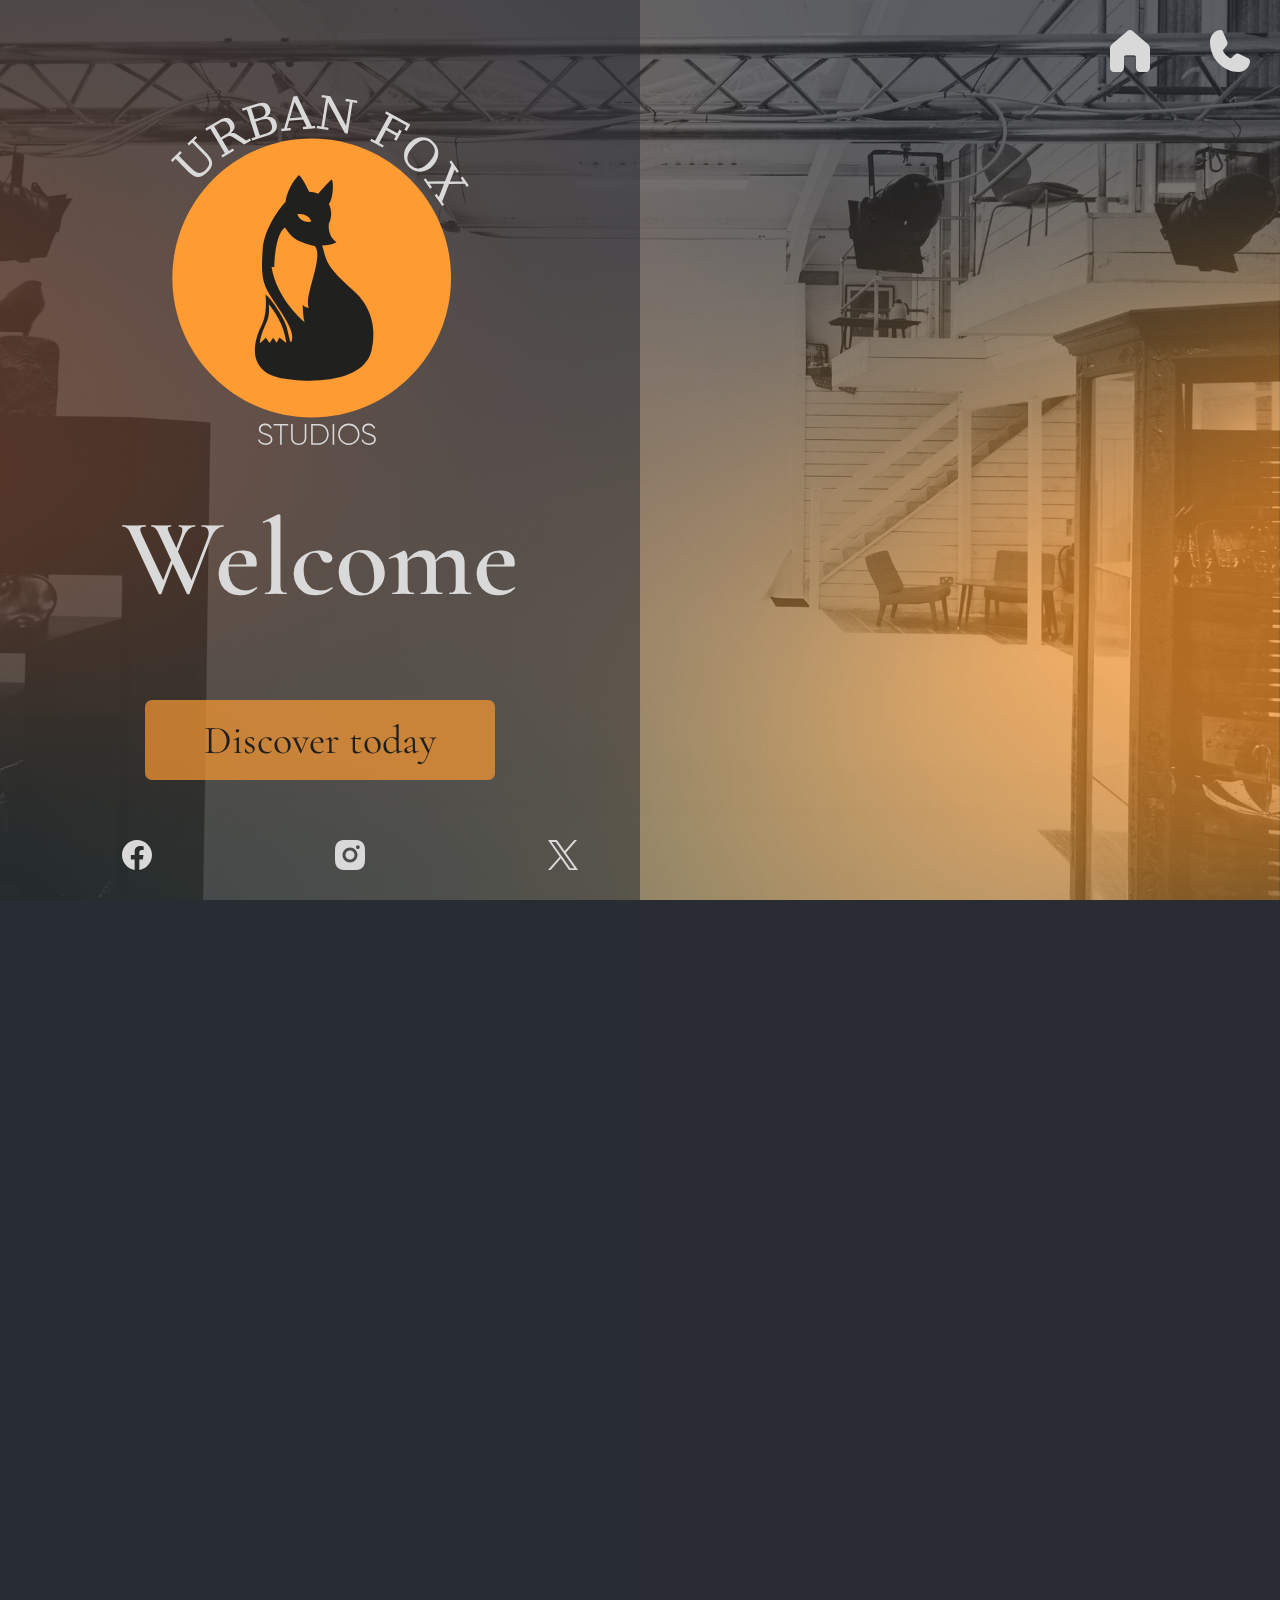
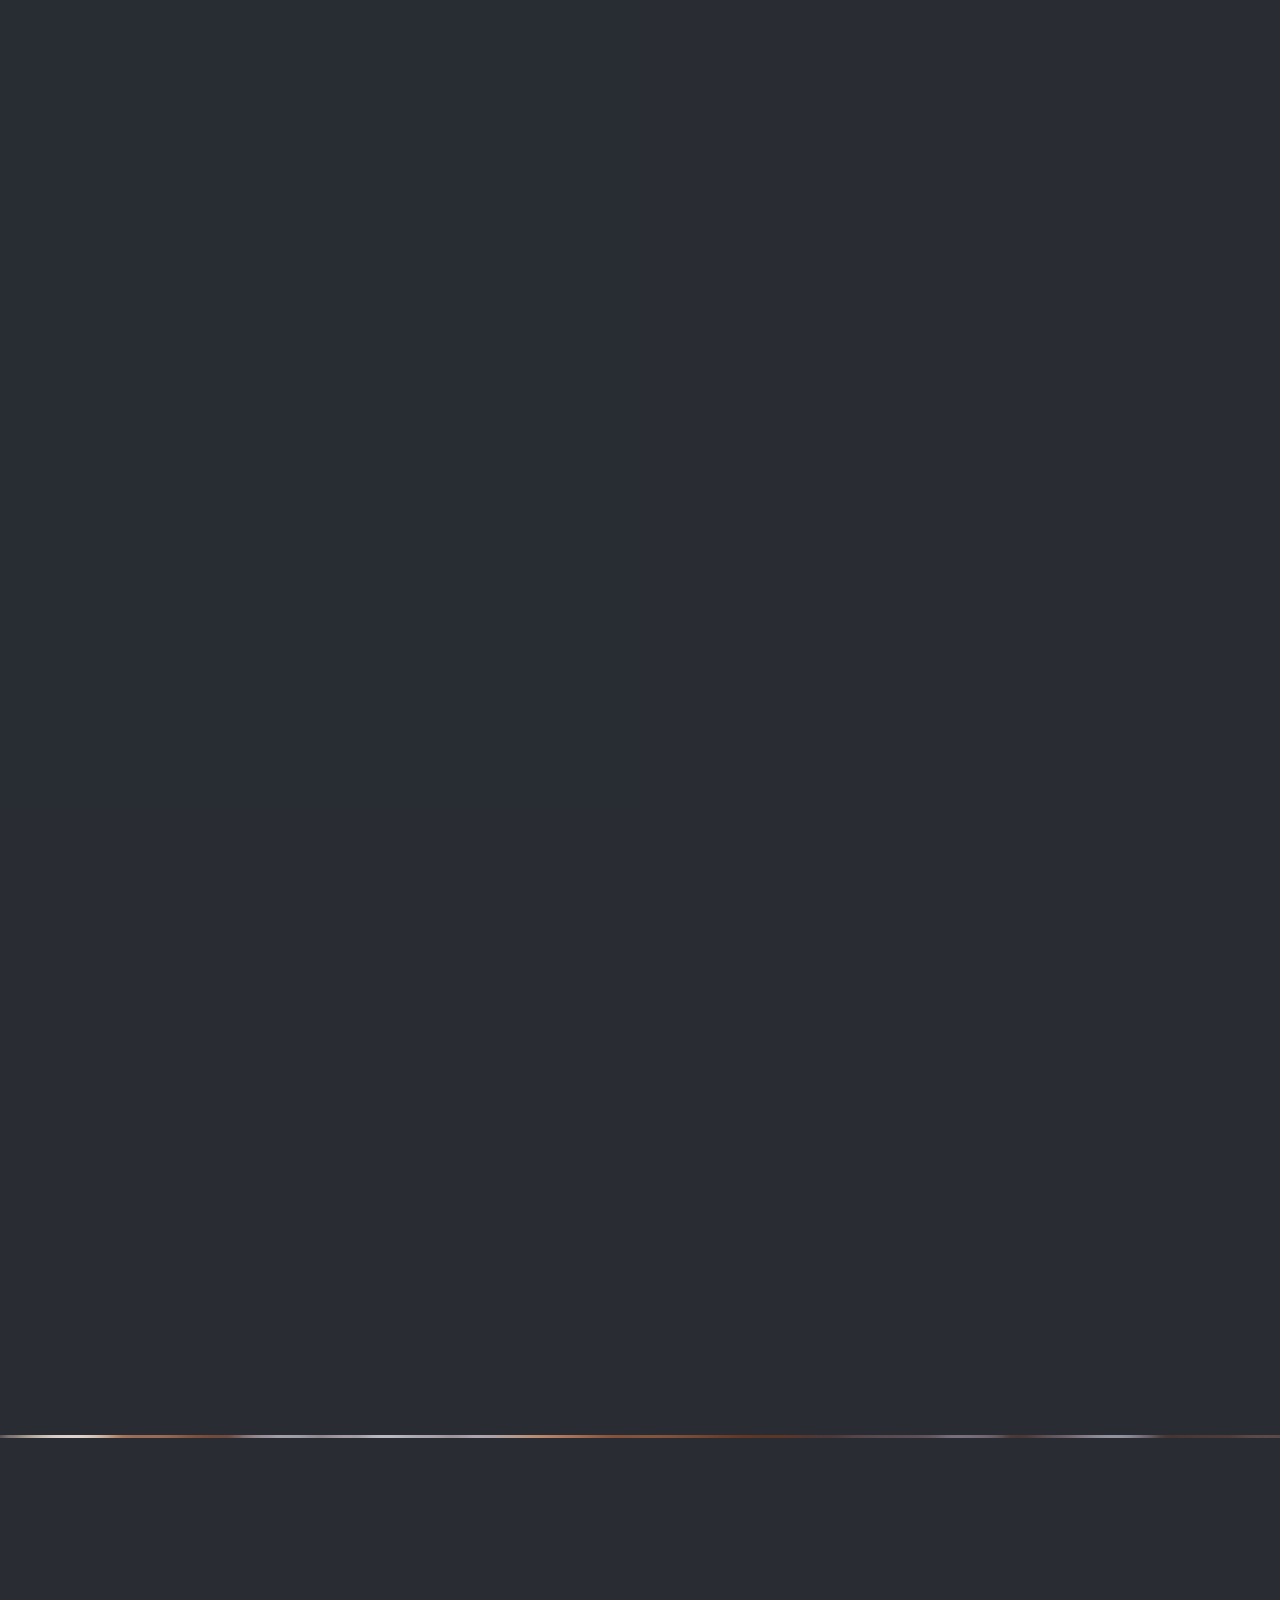
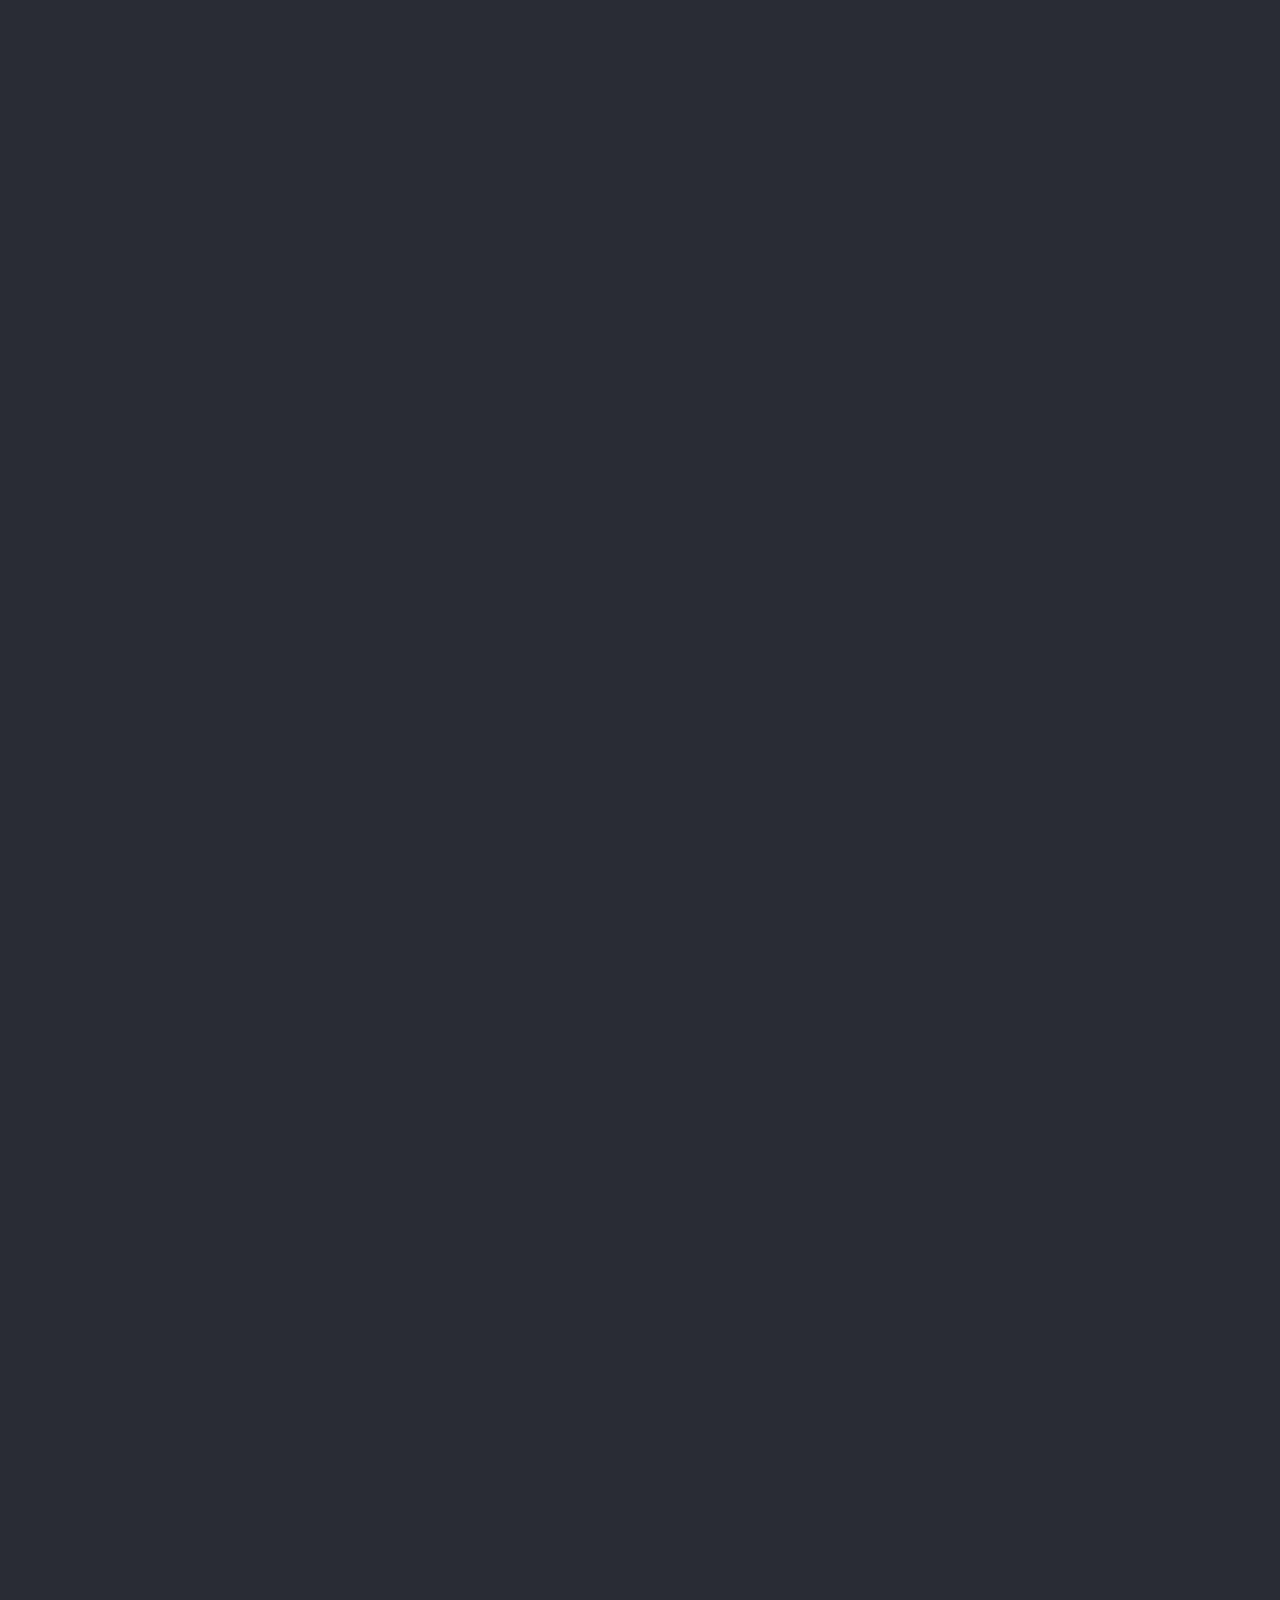
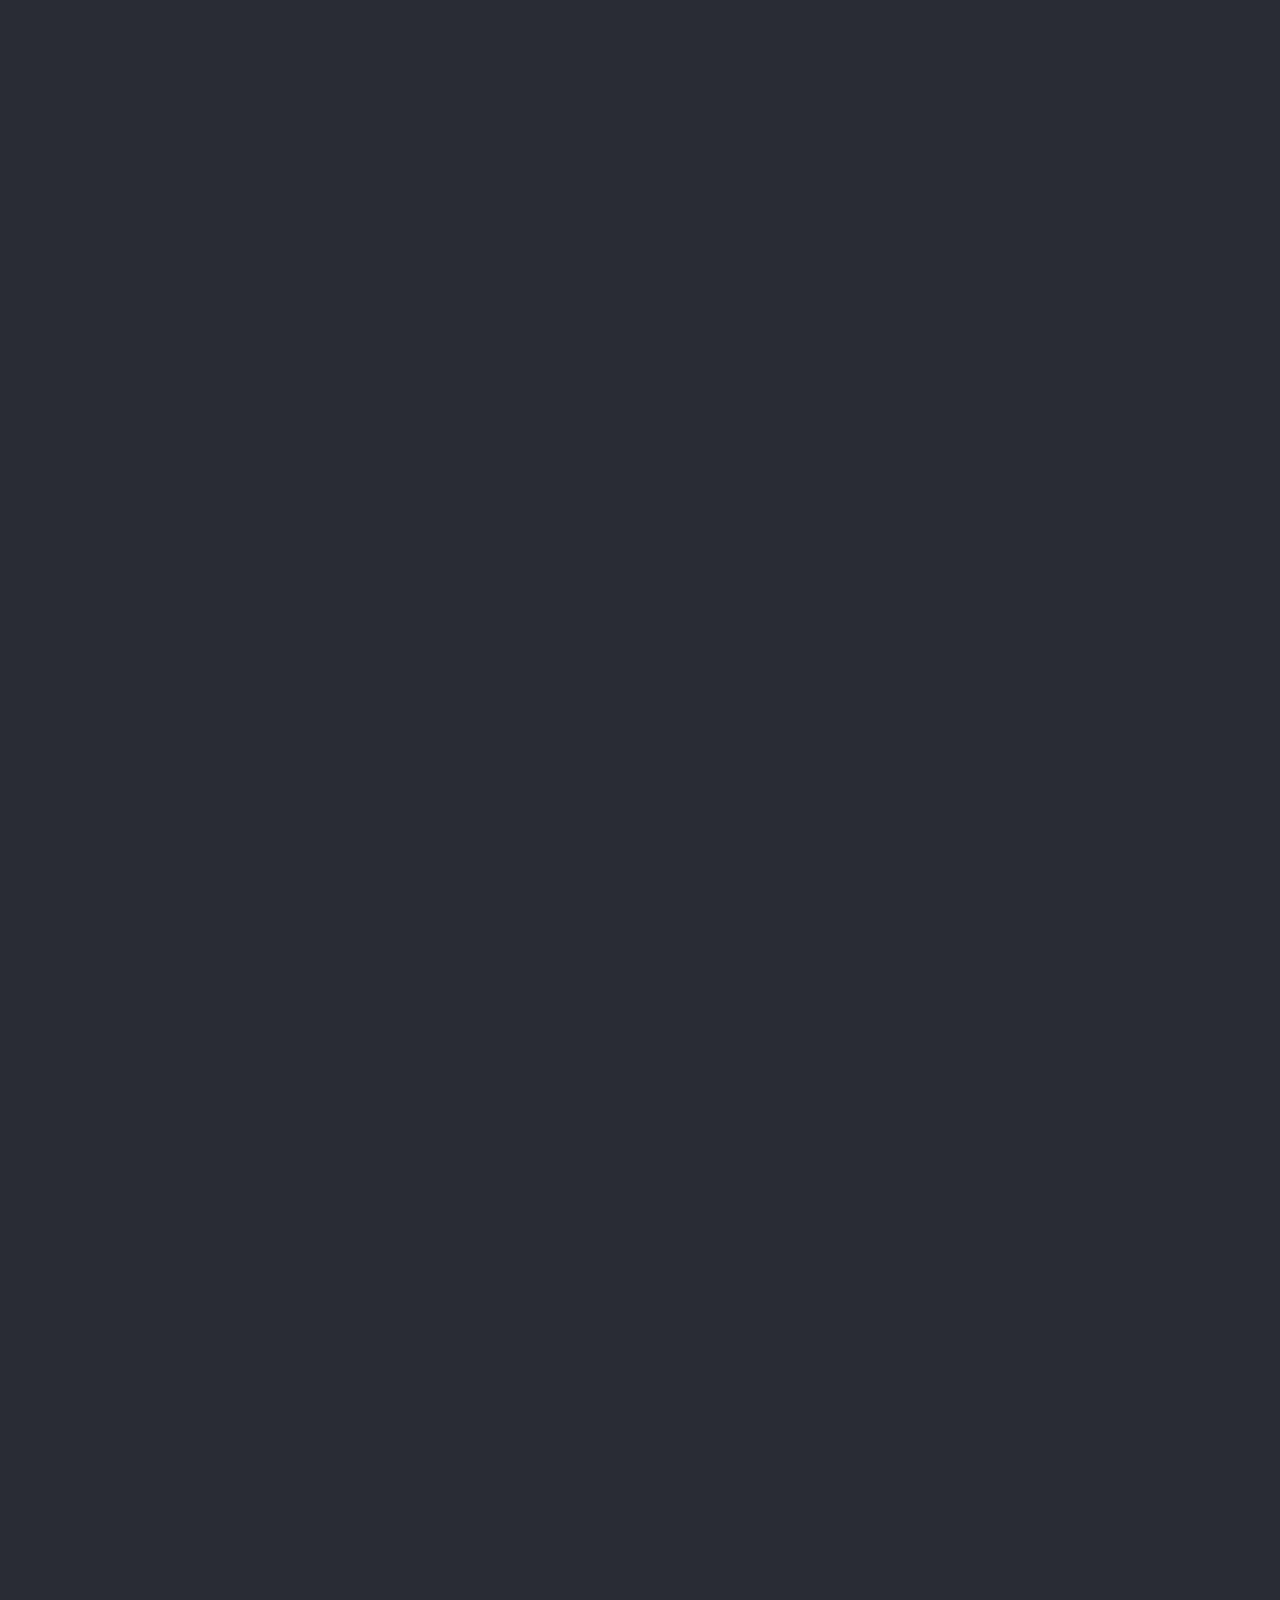
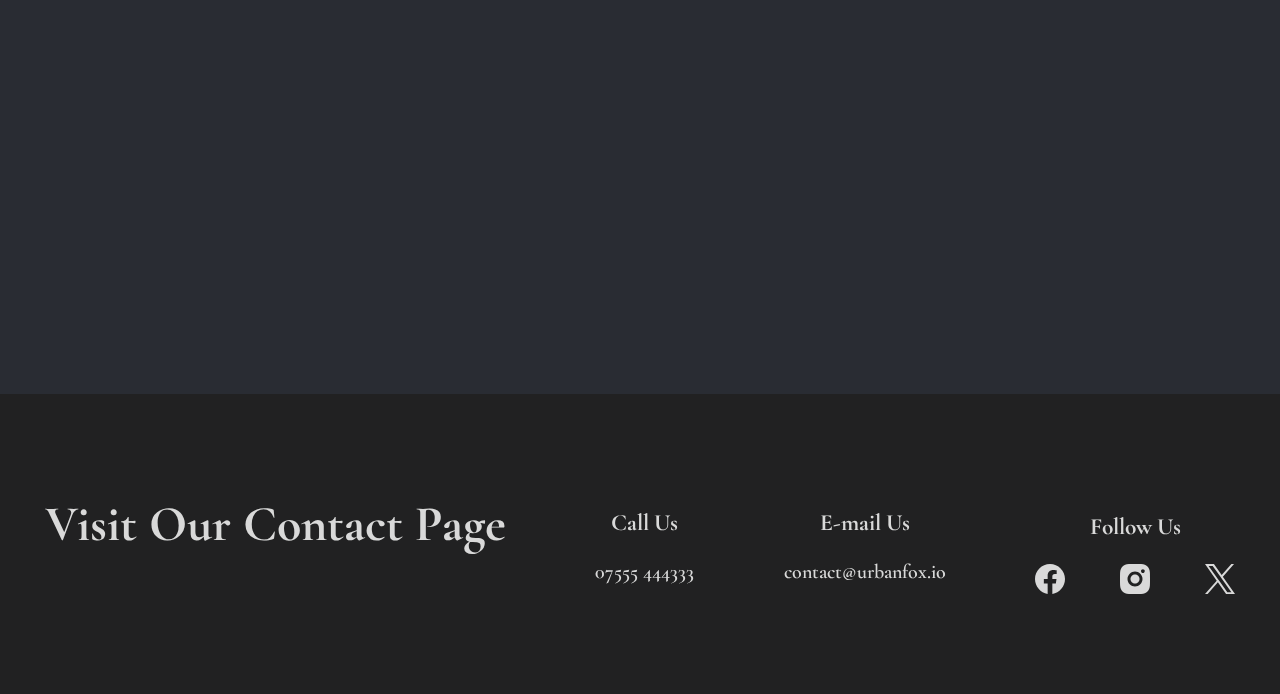
==== commit 4daf94e5: "added lazy loading" ====
--- a/index.html
+++ b/index.html
@@ -28,10 +28,20 @@
     </header>
 
     <section id="main">
-      <img id="bg-gradient" src="static/images/bg-gradient.png" alt="" />
+      <img
+        id="bg-gradient"
+        src="static/images/bg-gradient.png"
+        alt=""
+        loading="lazy"
+      />
       <img id="bg-image" src="static/images/bg-image.jpg" alt="" />
 
-      <img src="static/images/logo.svg" id="logo" class="load-reveal" />
+      <img
+        src="static/images/logo.svg"
+        id="logo"
+        class="load-reveal"
+        loading="lazy"
+      />
 
       <div id="sidebar-bg"></div>
 
@@ -105,8 +115,18 @@
         </div>
 
         <div id="beside-sidebar-content" class="image-content">
-          <img class="reveal" src="static/images/about-1.jpg" alt="" />
-          <img class="reveal" src="static/images/about-2.jpg" alt="" />
+          <img
+            class="reveal"
+            src="static/images/about-1.jpg"
+            alt=""
+            loading="lazy"
+          />
+          <img
+            class="reveal"
+            src="static/images/about-2.jpg"
+            alt=""
+            loading="lazy"
+          />
         </div>
       </div>
       <section class="section-spacing">
@@ -178,6 +198,7 @@
             class="parallax-object"
             src="static/images/photographer.jpg"
             alt=""
+            loading="lazy"
           />
           <!-- <div class="parallax-object">
           <p class="testimonial">"The best damn studio this side of Timbuktu, would recommend to all my friends and
@@ -231,53 +252,53 @@
             <img src="static/images/low_res/img-1.jpg" alt="" />
           </li> -->
           <li data-image="img-2" class="gallery-image modal-card reveal">
-            <img src="static/images/low_res/img-2.jpg" alt="" />
+            <img src="static/images/low_res/img-2.jpg" alt="" loading="lazy" />
           </li>
           <!-- <li data-image="img-3" class="gallery-image modal-card reveal"><img src="static/images/low_res/img-3.jpg"
             alt="">
     </li> -->
           <li data-image="img-4" class="gallery-image modal-card reveal">
-            <img src="static/images/low_res/img-4.jpg" alt="" />
+            <img src="static/images/low_res/img-4.jpg" alt="" loading="lazy" />
           </li>
           <li data-image="img-5" class="gallery-image modal-card reveal">
-            <img src="static/images/low_res/img-5.jpg" alt="" />
+            <img src="static/images/low_res/img-5.jpg" alt="" loading="lazy" />
           </li>
           <li data-image="img-6" class="gallery-image modal-card reveal">
-            <img src="static/images/low_res/img-6.jpg" alt="" />
+            <img src="static/images/low_res/img-6.jpg" alt="" loading="lazy" />
           </li>
           <li data-image="img-7" class="gallery-image modal-card reveal">
-            <img src="static/images/low_res/img-7.jpg" alt="" />
+            <img src="static/images/low_res/img-7.jpg" alt="" loading="lazy" />
           </li>
           <li data-image="img-8" class="gallery-image modal-card reveal">
-            <img src="static/images/low_res/img-8.jpg" alt="" />
+            <img src="static/images/low_res/img-8.jpg" alt="" loading="lazy" />
           </li>
 
           <li data-image="img-10" class="gallery-image modal-card reveal">
-            <img src="static/images/low_res/img-10.jpg" alt="" />
+            <img src="static/images/low_res/img-10.jpg" alt="" loading="lazy" />
           </li>
           <li data-image="img-11" class="gallery-image modal-card reveal">
-            <img src="static/images/low_res/img-11.jpg" alt="" />
+            <img src="static/images/low_res/img-11.jpg" alt="" loading="lazy" />
           </li>
           <li data-image="img-12" class="gallery-image modal-card reveal">
-            <img src="static/images/low_res/img-12.jpg" alt="" />
+            <img src="static/images/low_res/img-12.jpg" alt="" loading="lazy" />
           </li>
           <li data-image="img-13" class="gallery-image modal-card reveal">
-            <img src="static/images/low_res/img-13.jpg" alt="" />
+            <img src="static/images/low_res/img-13.jpg" alt="" loading="lazy" />
           </li>
           <li data-image="img-14" class="gallery-image modal-card reveal">
-            <img src="static/images/low_res/img-14.jpg" alt="" />
+            <img src="static/images/low_res/img-14.jpg" alt="" loading="lazy" />
           </li>
           <li data-image="img-15" class="gallery-image modal-card reveal">
-            <img src="static/images/low_res/img-15.jpg" alt="" />
+            <img src="static/images/low_res/img-15.jpg" alt="" loading="lazy" />
           </li>
           <li data-image="img-16" class="gallery-image modal-card reveal">
-            <img src="static/images/low_res/img-16.jpg" alt="" />
+            <img src="static/images/low_res/img-16.jpg" alt="" loading="lazy" />
           </li>
           <li data-image="img-17" class="gallery-image modal-card reveal">
-            <img src="static/images/low_res/img-17.jpg" alt="" />
+            <img src="static/images/low_res/img-17.jpg" alt="" loading="lazy" />
           </li>
           <li data-image="img-18" class="gallery-image modal-card reveal">
-            <img src="static/images/low_res/img-18.jpg" alt="" />
+            <img src="static/images/low_res/img-18.jpg" alt="" loading="lazy" />
           </li>
         </ul>
       </section>
--- a/static/style.css
+++ b/static/style.css
@@ -417,7 +417,7 @@
 #gallery ul li {
   transform: translateX(0);
   overflow: hidden;
-  height: 40rem;
+  height: 30rem;
   display: flex;
   justify-content: center;
 }
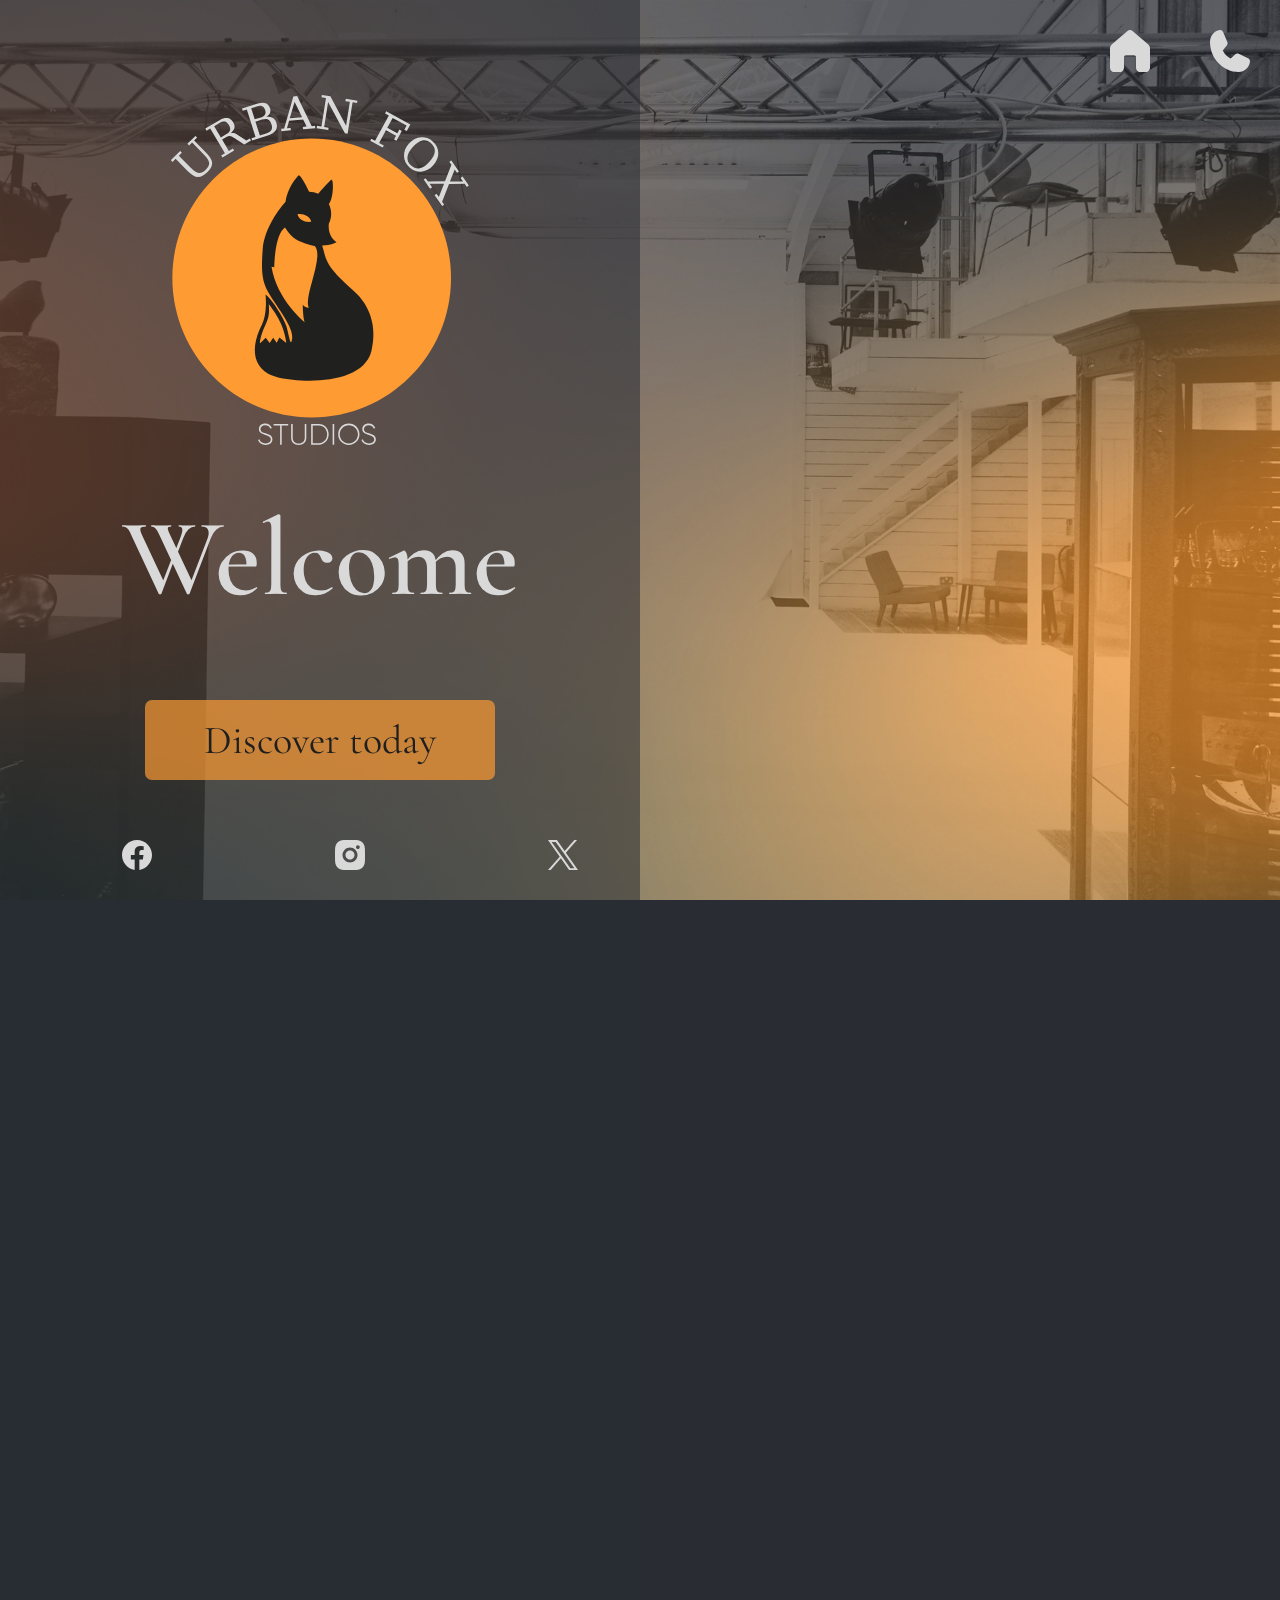
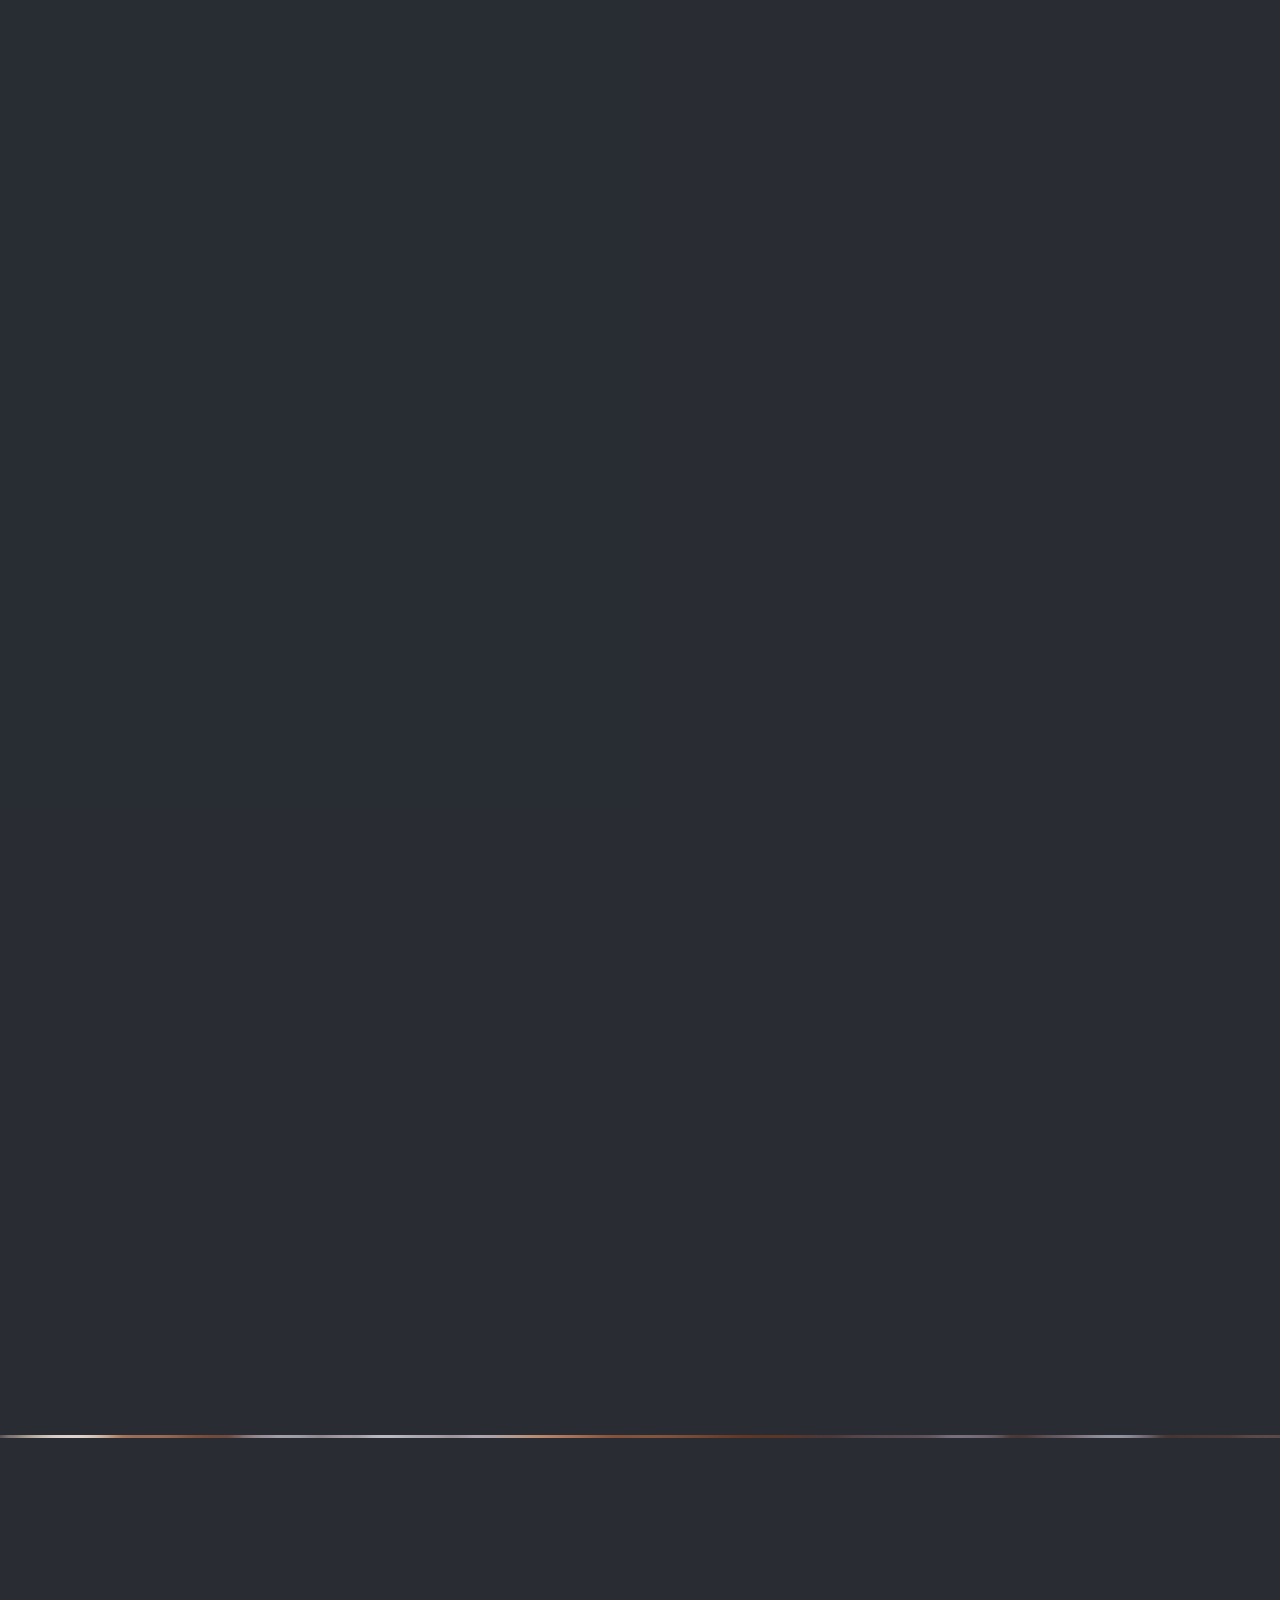
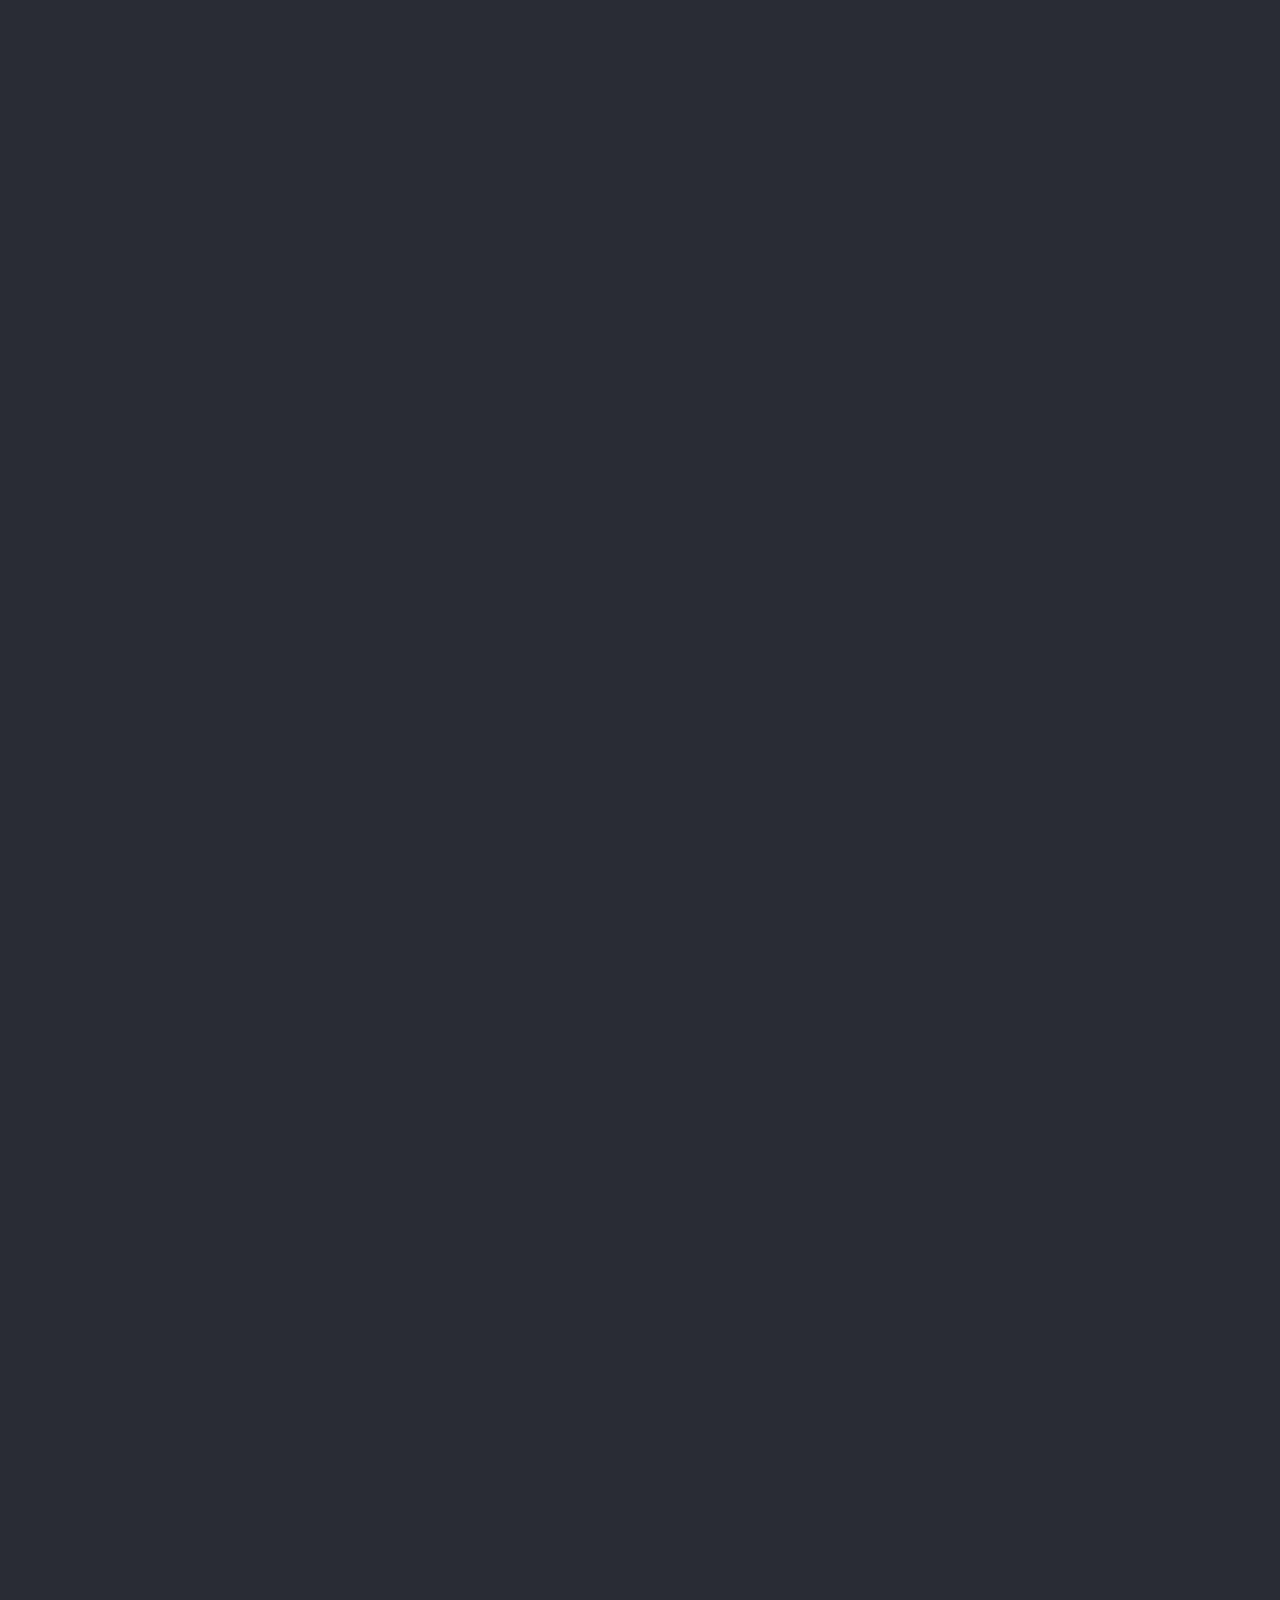
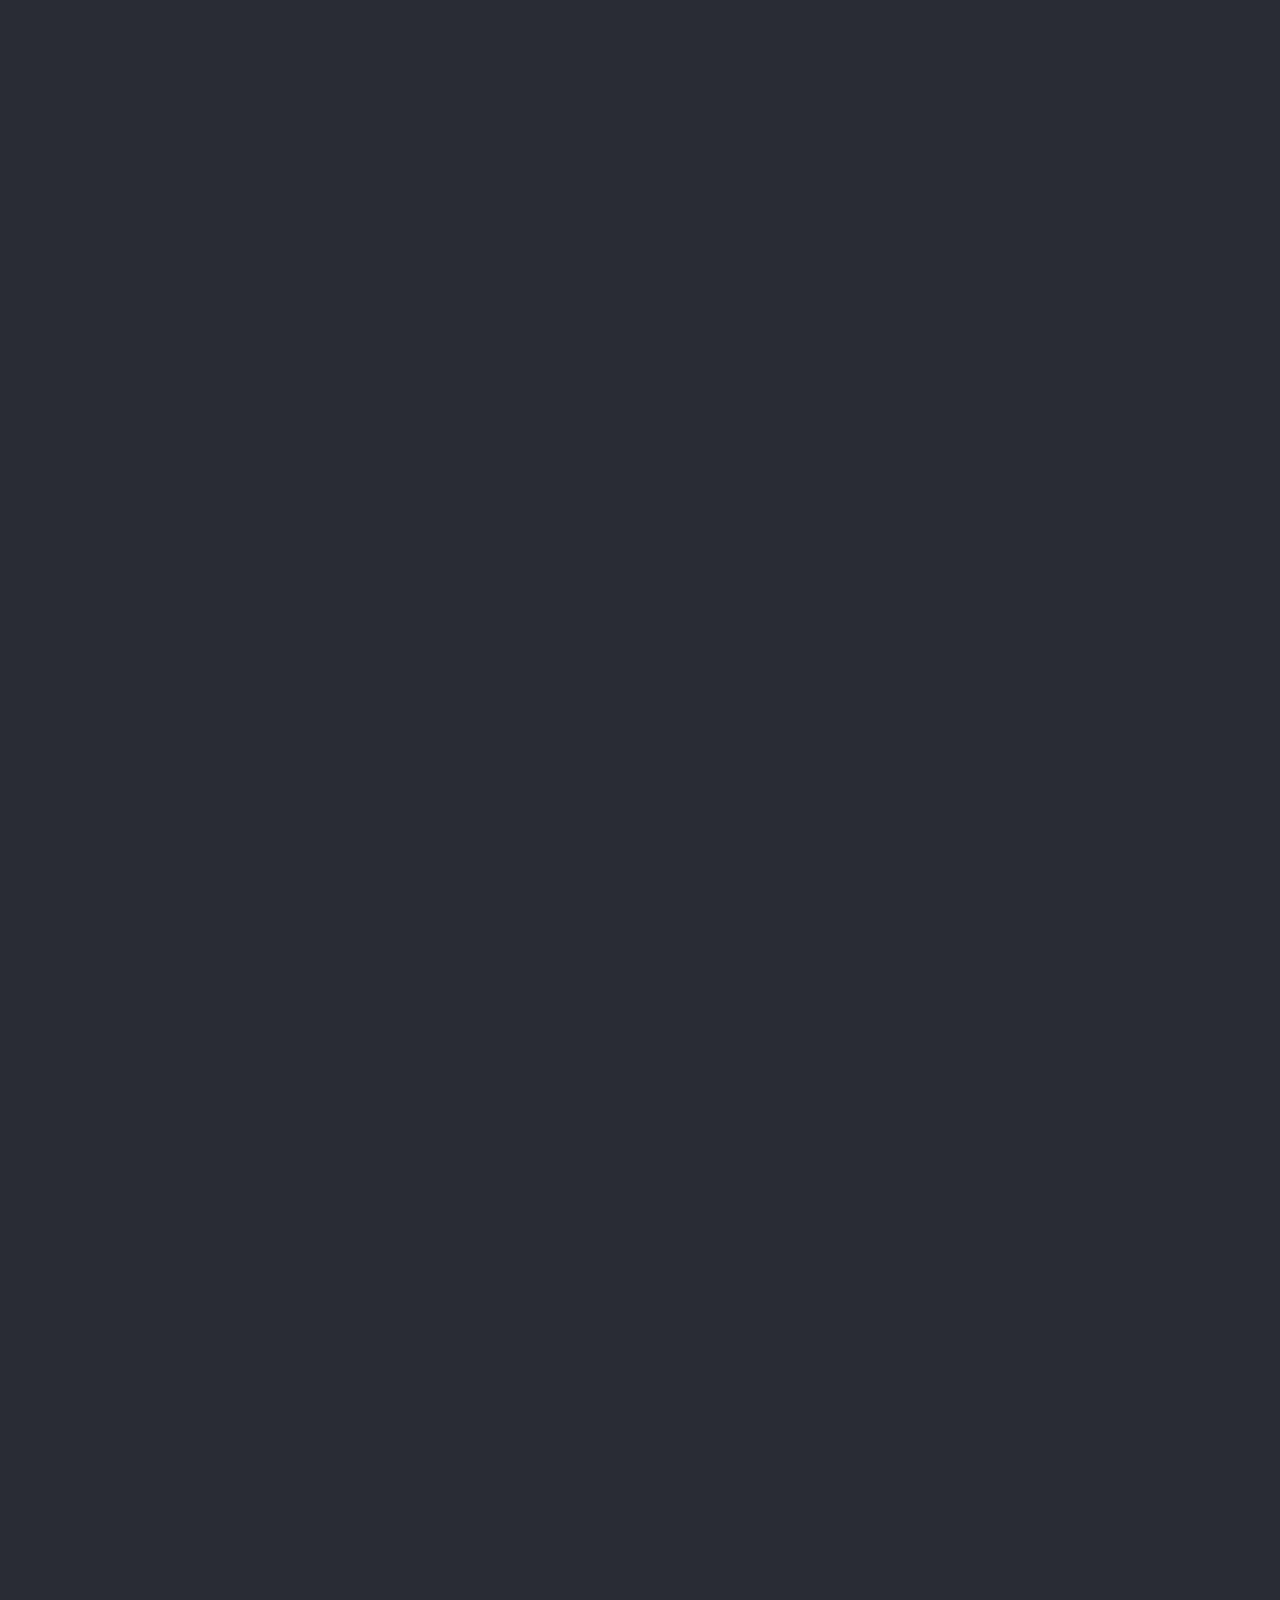
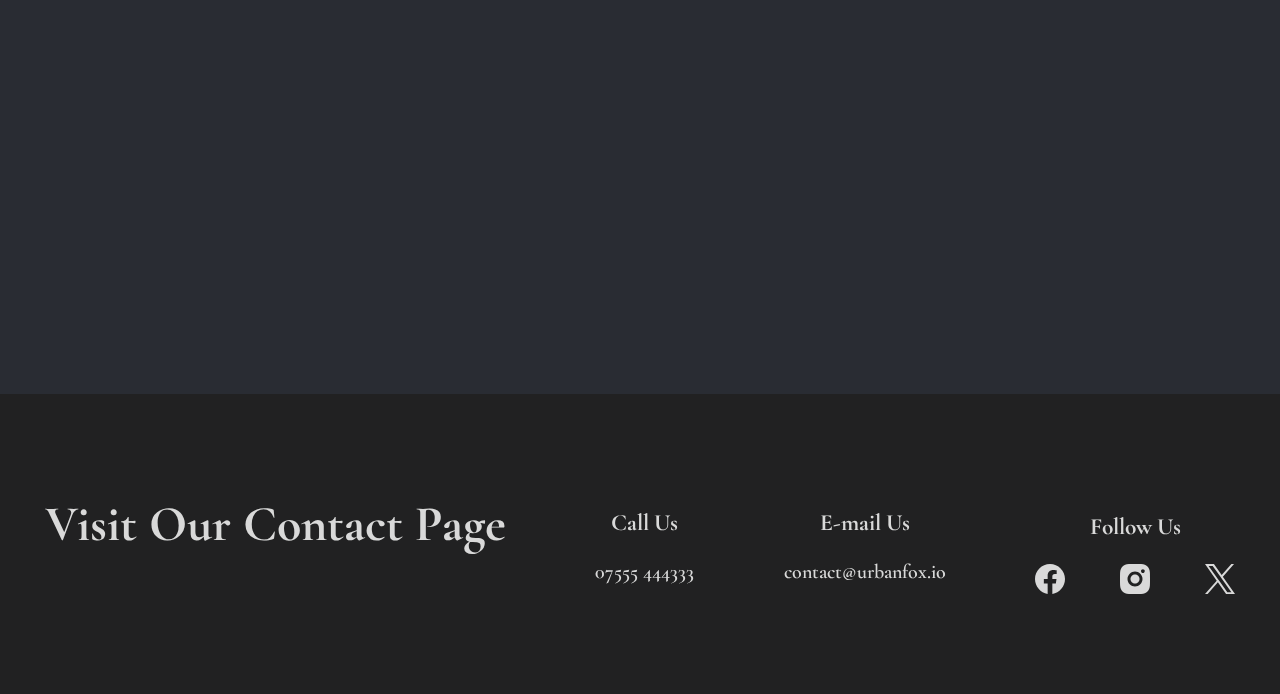
==== commit 51679572: "changed bg gradient file" ====
--- a/index.html
+++ b/index.html
@@ -10,8 +10,16 @@
 
     <link
       href="https://fonts.googleapis.com/css2?family=Cormorant+Garamond:ital,wght@0,300;0,500;0,600;0,700;1,300;1,500&family=Raleway:ital,wght@0,100;0,200;0,300;0,400;0,600;0,800;0,900;1,200;1,300;1,400;1,600;1,800&display=swap"
-      rel="stylesheet"
+      rel="preload"
+      as="style"
+      onload="this.onload=null;this.rel='stylesheet'"
     />
+    <noscript>
+      <link
+        href="https://fonts.googleapis.com/css2?family=Cormorant+Garamond:ital,wght@0,300;0,500;0,600;0,700;1,300;1,500&family=Raleway:ital,wght@0,100;0,200;0,300;0,400;0,600;0,800;0,900;1,200;1,300;1,400;1,600;1,800&display=swap"
+        rel="stylesheet"
+      />
+    </noscript>
 
     <script src="static/app.js"></script>
     <link rel="stylesheet" href="static/style.css" />
@@ -30,18 +38,12 @@
     <section id="main">
       <img
         id="bg-gradient"
-        src="static/images/bg-gradient.png"
+        src="static/images/bg-gradient.jpg"
         alt=""
-        loading="lazy"
       />
       <img id="bg-image" src="static/images/bg-image.jpg" alt="" />
 
-      <img
-        src="static/images/logo.svg"
-        id="logo"
-        class="load-reveal"
-        loading="lazy"
-      />
+      <img src="static/images/logo.svg" id="logo" class="load-reveal" />
 
       <div id="sidebar-bg"></div>
 
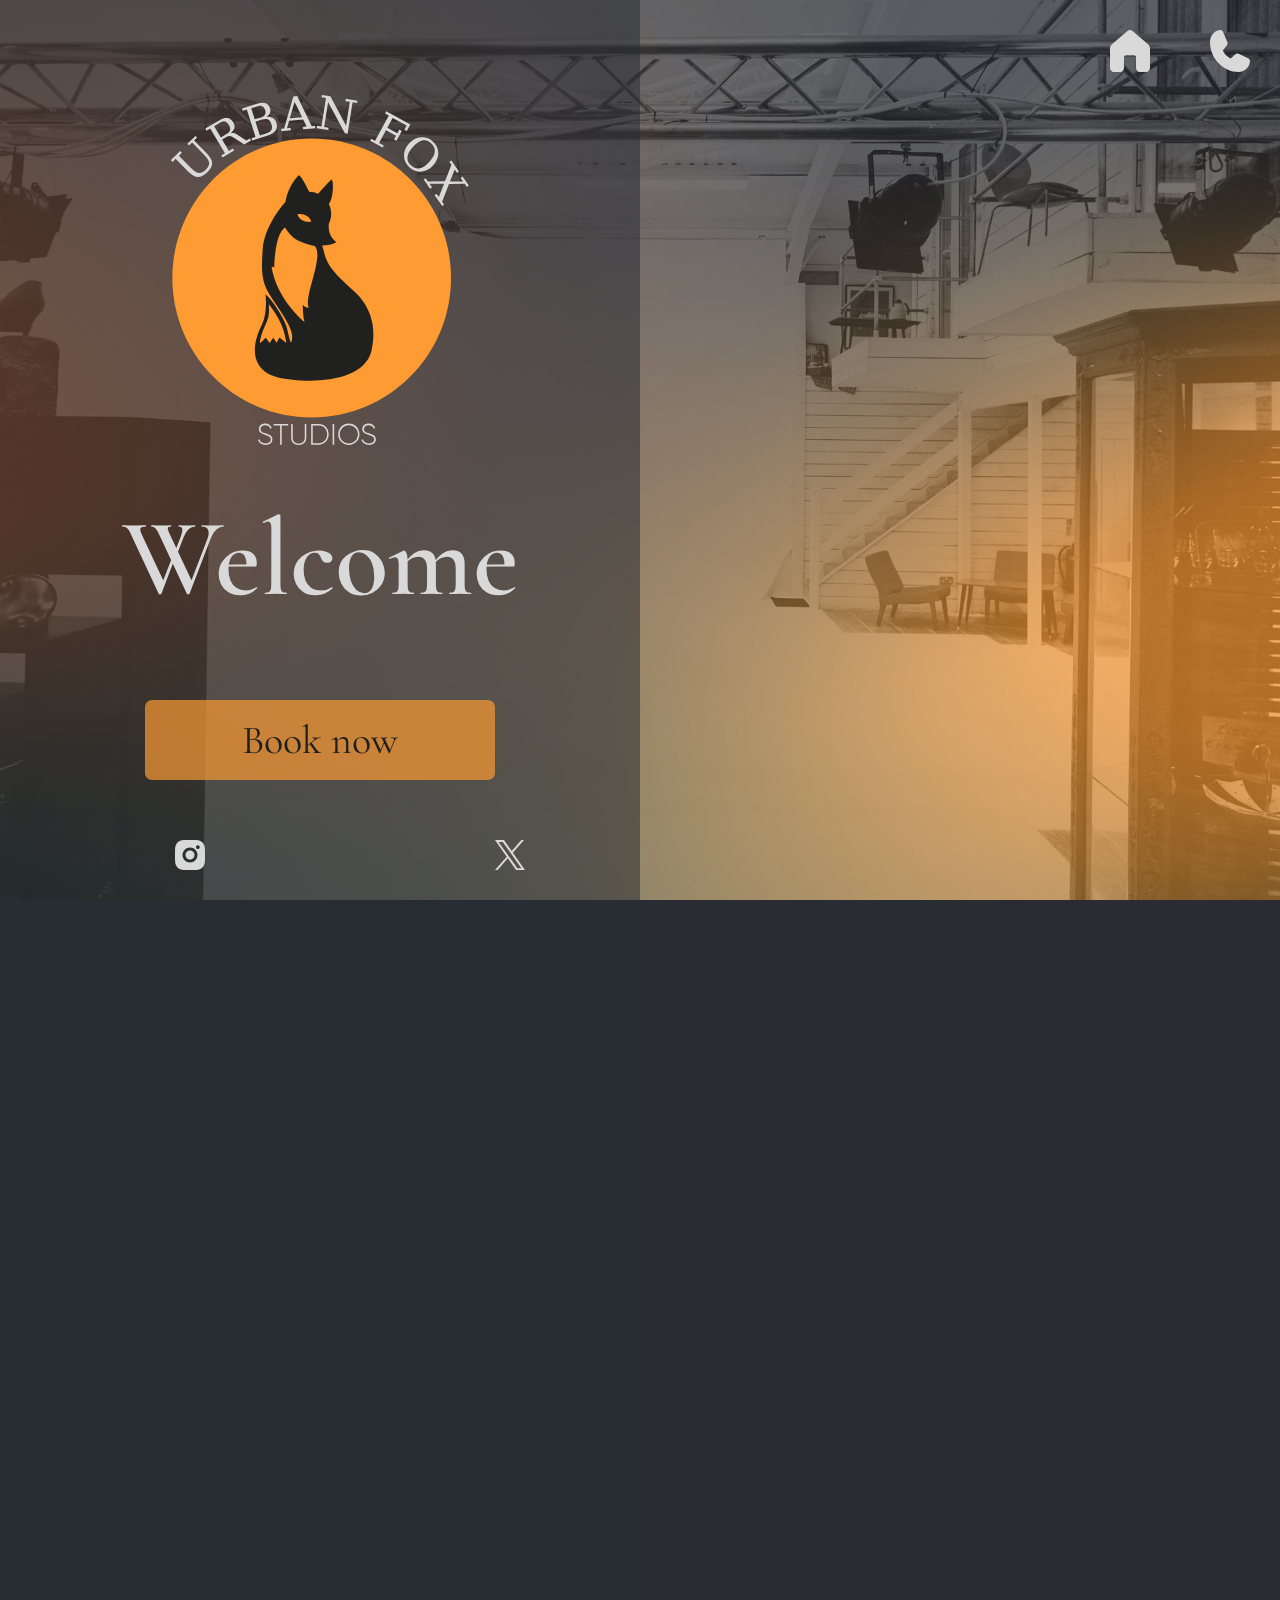
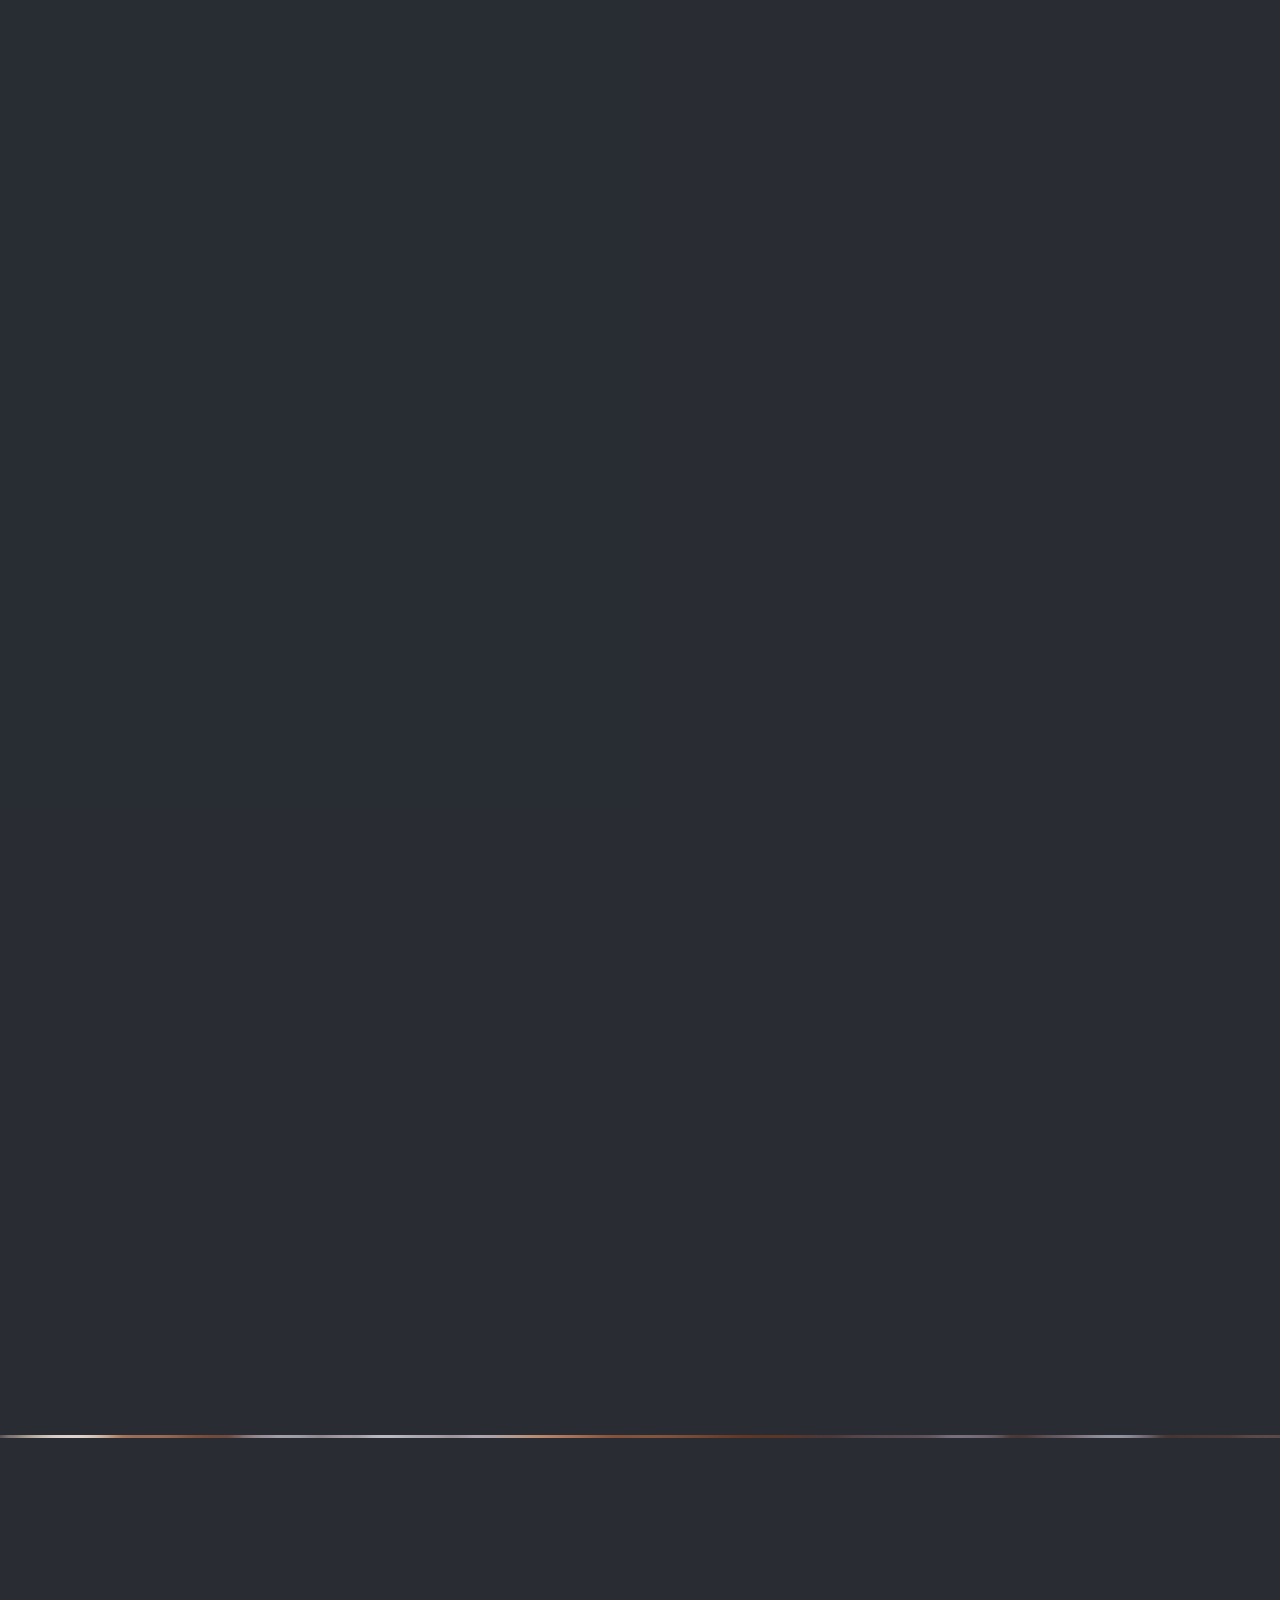
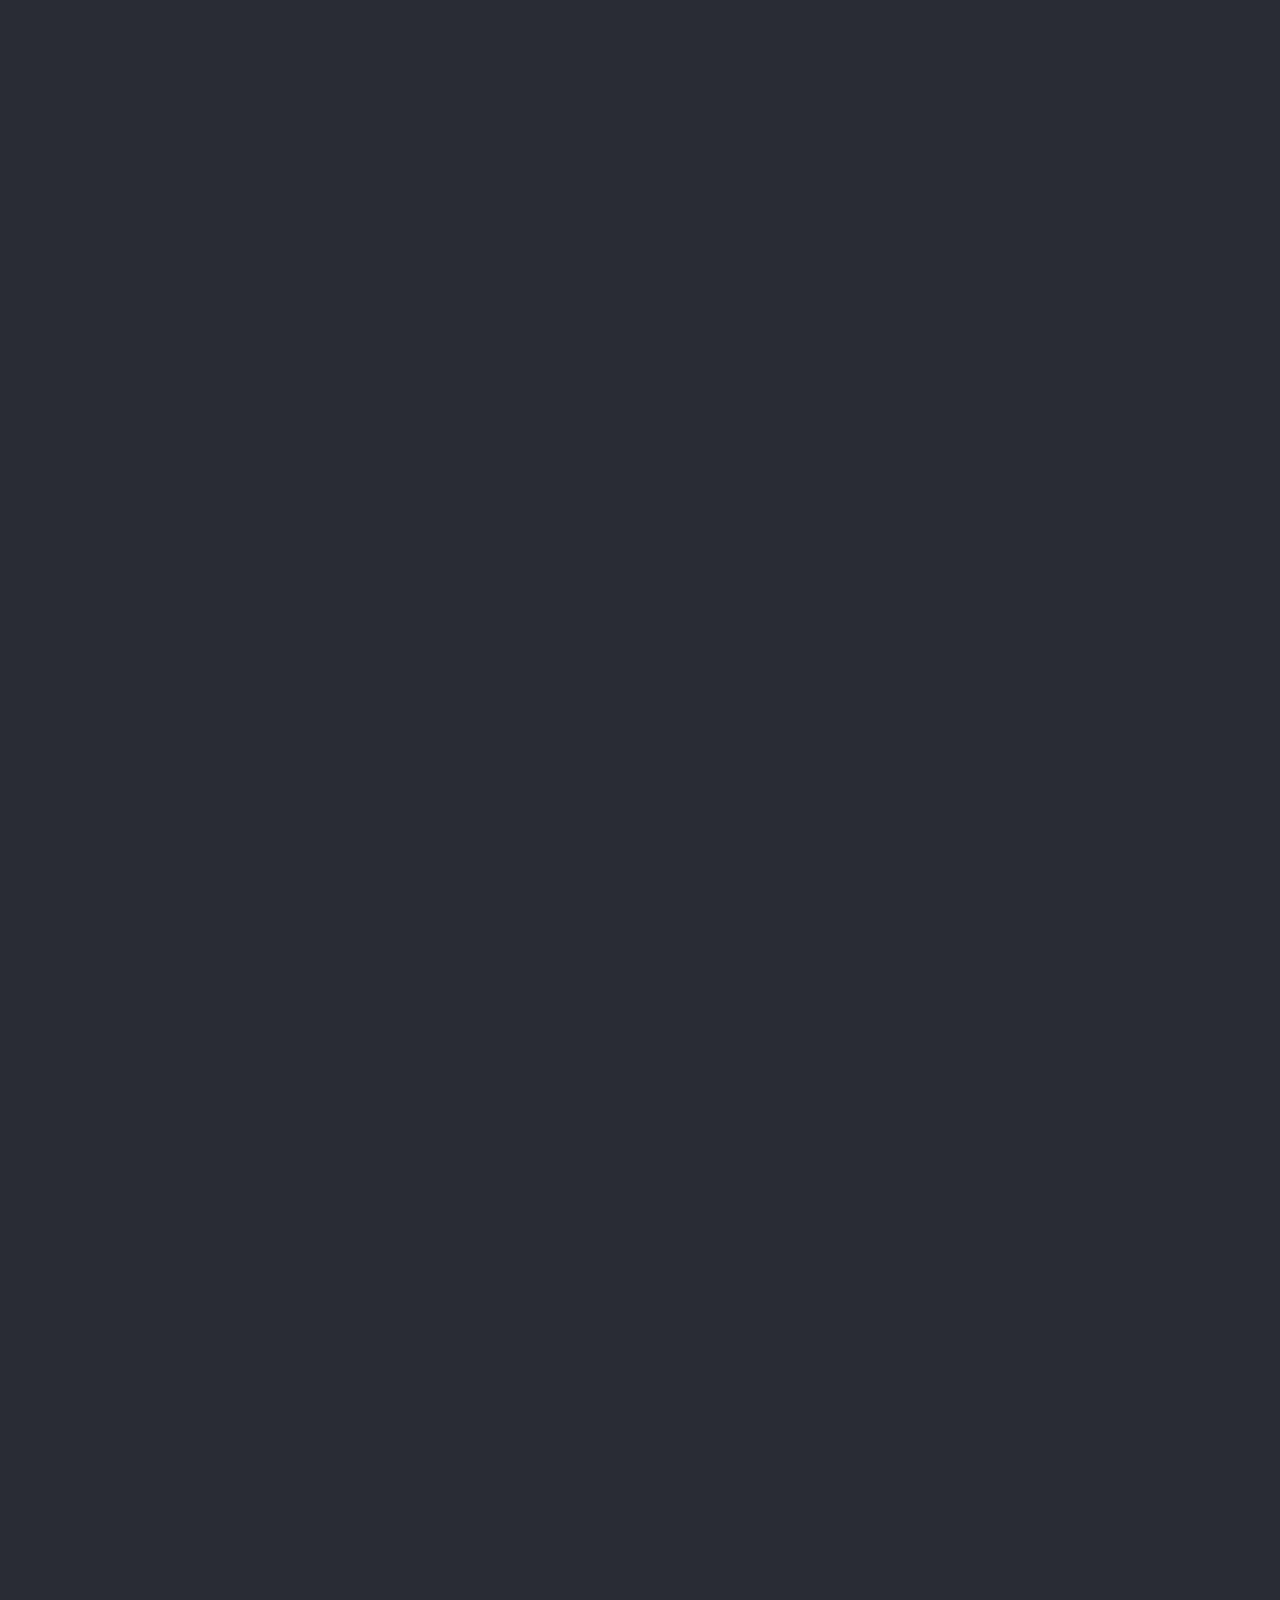
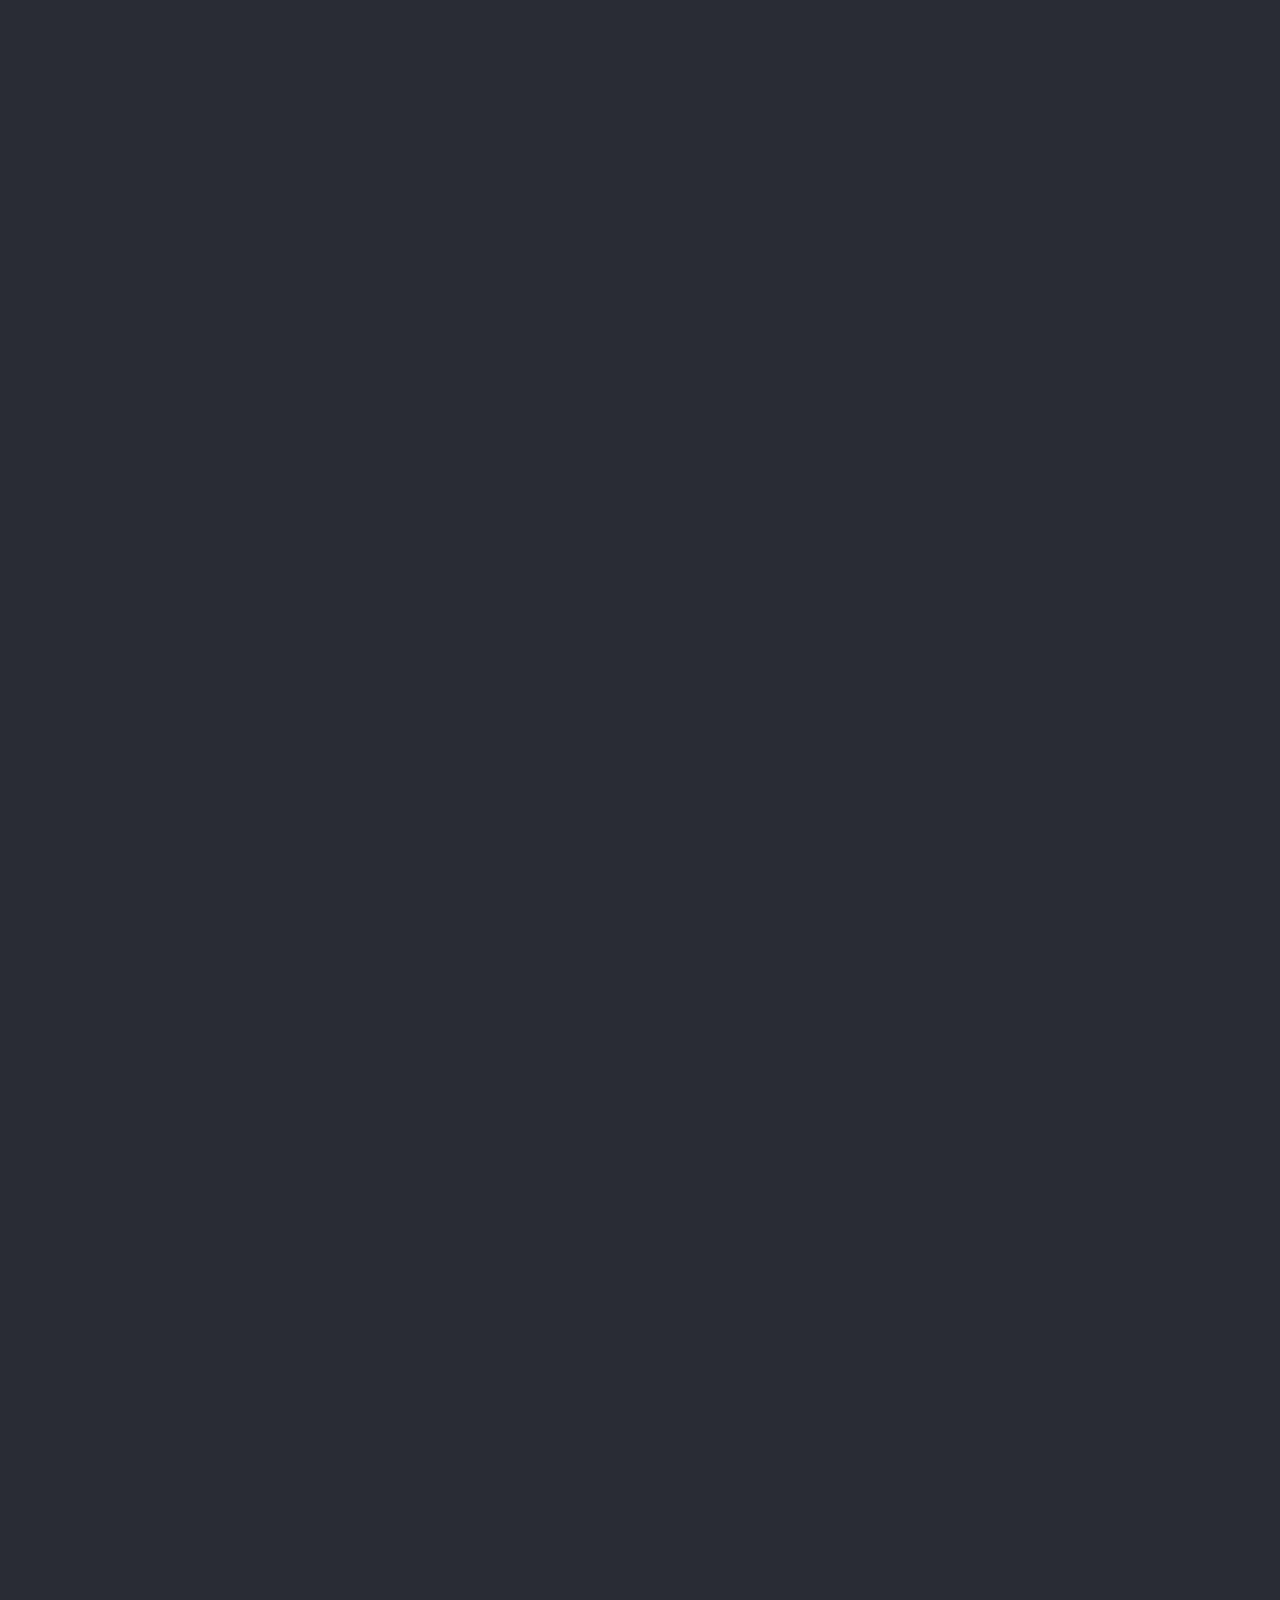
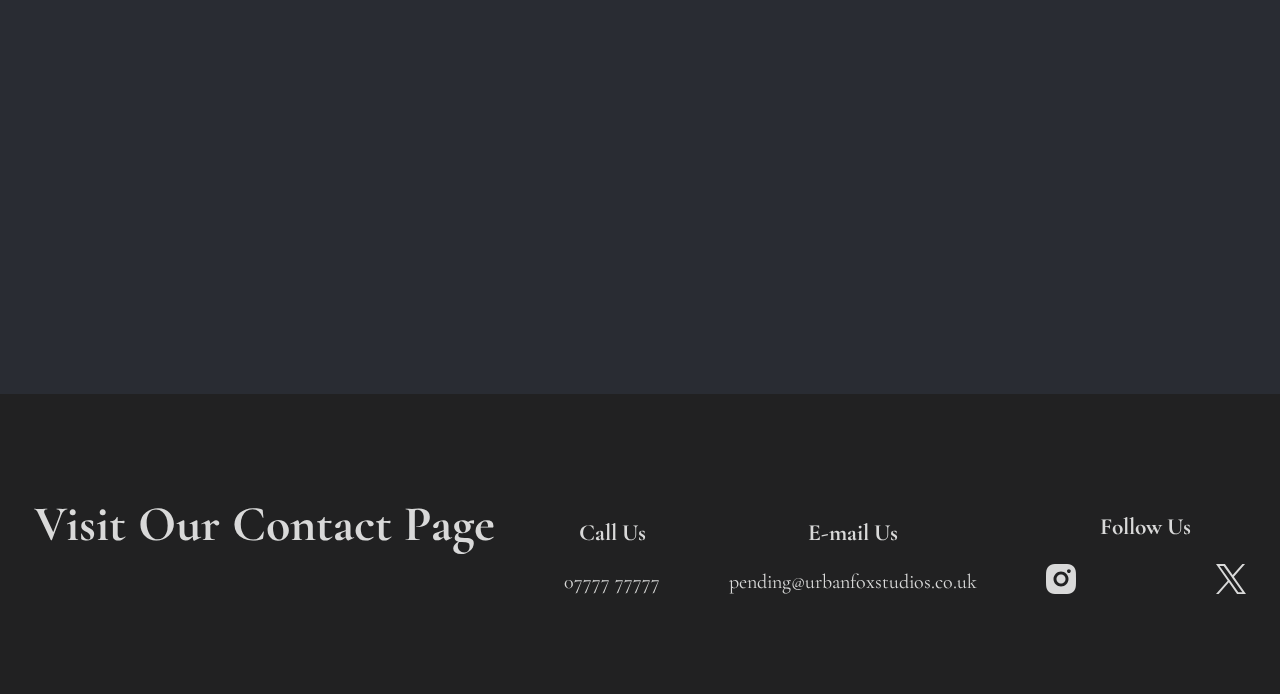
==== commit d084b545: "changed cta to book now" ====
--- a/index.html
+++ b/index.html
@@ -36,11 +36,7 @@
     </header>
 
     <section id="main">
-      <img
-        id="bg-gradient"
-        src="static/images/bg-gradient.jpg"
-        alt=""
-      />
+      <img id="bg-gradient" src="static/images/bg-gradient.jpg" alt="" />
       <img id="bg-image" src="static/images/bg-image.jpg" alt="" />
 
       <img src="static/images/logo.svg" id="logo" class="load-reveal" />
@@ -55,10 +51,9 @@
               <a
                 id="discover-button"
                 class="button load-reveal"
-                href="index.html#about"
+                href="contact.html"
               >
-                Discover today
-              </a>
+Book now              </a>
             </section>
             <section id="about">
               <h2 class="reveal">About Us</h2>
@@ -110,9 +105,14 @@
             </section>
           </div>
           <div id="sidebar-socials">
-            <a><img src="static/images/facebook.svg" alt="" /></a>
-            <a><img src="static/images/instagram.svg" alt="" /></a>
-            <a><img src="static/images/x.svg" alt="" /></a>
+            <a href="https://www.instagram.com/urban_fox_studios/"
+              ><img
+                src="static/images/instagram.svg"
+                alt="Urban Fox Photos on Instagram"
+            /></a>
+            <a href="https://x.com/UrbanFoxPhoto1/"
+              ><img src="static/images/x.svg" alt="Urban Fox Studios on X"
+            /></a>
           </div>
         </div>
 
@@ -136,42 +136,29 @@
         <div class="reveal carousel">
           <div class="carousel-object">
             <p class="testimonial">
-              "The best damn studio this side of Timbuktu, would recommend to
-              all my friends and family, even the ones without a camera!"
+              Absolutely stunning! The photos captured by Urban Fox Studios
+              truly exceeded our expectations. Professionalism, creativity, and
+              a wonderful experience overall.
             </p>
-            <p class="testimonial-user">-Edgy photographer stuck in 2003</p>
-            <div class="testimonial-social-div">
-              <a class="testimonial-social"
-                ><img src="static/images/x.svg" alt=""
-              /></a>
-            </div>
           </div>
           <div class="carousel-object">
             <p class="testimonial">
-              "Tried to have a conversation about booking but he only quoted
-              Peep Show for an hour."
+              From start to finish, working with Urban Fox Studios was a
+              pleasure. They have an eye for detail and made us feel so
+              comfortable during our session.
             </p>
-            <p class="testimonial-user">-Frustrated dude</p>
-            <div class="testimonial-social-div">
-              <a class="testimonial-social"
-                ><img src="static/images/x.svg" alt=""
-              /></a>
-              <a class="testimonial-social"
-                ><img src="static/images/facebook.svg" alt=""
-              /></a>
-            </div>
           </div>
           <div class="carousel-object">
             <p class="testimonial">
-              "Josh is amazing and the best thing to happen to men in eye
-              patches since the black pearl."
+              The quality of the photos is unmatched. Urban Fox Studios truly
+              know how to capture the perfect moment.
             </p>
-            <p class="testimonial-user">-Kitty Von Crypt</p>
-            <div class="testimonial-social-div">
-              <a class="testimonial-social"
-                ><img src="static/images/instagram.svg" alt=""
-              /></a>
-            </div>
+          </div>
+          <div class="carousel-object">
+            <p class="testimonial">
+              The photoshoot with Urban Fox Studios was a fantastic experience.
+              They made us feel relaxed and the results were simply stunning.
+            </p>
           </div>
           <img
             class="testimonial-quotes"
@@ -306,16 +293,21 @@
       </section>
 
       <div id="mobile-buttons">
-        <a class="load-reveal" href=""
-          ><img src="static/images/facebook.svg" alt=""
+        <a
+          target="_blank"
+          class="load-reveal"
+          href="https://www.instagram.com/urban_fox_studios/"
+          ><img
+            src="static/images/instagram.svg"
+            alt="Urban Fox Studios on Instagram"
         /></a>
-        <a class="load-reveal" href=""
-          ><img src="static/images/instagram.svg" alt=""
+        <a
+          target="_blank"
+          class="load-reveal"
+          href="https://x.com/UrbanFoxPhoto1/"
+          ><img src="static/images/x.svg" alt="Urban Fox Studios on X"
         /></a>
-        <a class="load-reveal" href=""
-          ><img src="static/images/x.svg" alt=""
-        /></a>
-        <a class="load-reveal" href=""
+        <a target="_blank" class="load-reveal" href="tel:"
           ><img src="static/images/phone.svg" alt=""
         /></a>
       </div>
@@ -328,18 +320,23 @@
       </div>
       <div>
         <h3>Call Us</h3>
-        <p>07555 444333</p>
+        <a href="tel:">07777 77777</a>
       </div>
       <div>
         <h3>E-mail Us</h3>
-        <p>contact@urbanfox.io</p>
+        <a href="mailto:joshcallard@hotmail.com">pending@urbanfoxstudios.co.uk</a>
       </div>
       <div id="socials-footer-div">
         <h3>Follow Us</h3>
         <div id="socials-footer">
-          <a href=""><img src="static/images/facebook.svg" alt="" /></a>
-          <a href=""><img src="static/images/instagram.svg" alt="" /></a>
-          <a href=""><img src="static/images/x.svg" alt="" /></a>
+          <a target="_blank" href="https://www.instagram.com/urban_fox_studios/"
+            ><img
+              src="static/images/instagram.svg"
+              alt="Urban Fox Studios on Instagram"
+          /></a>
+          <a target="_blank" href="https://x.com/UrbanFoxPhoto1/"
+            ><img src="static/images/x.svg" alt="Urban Fox Studios on X"
+          /></a>
         </div>
       </div>
     </footer>
